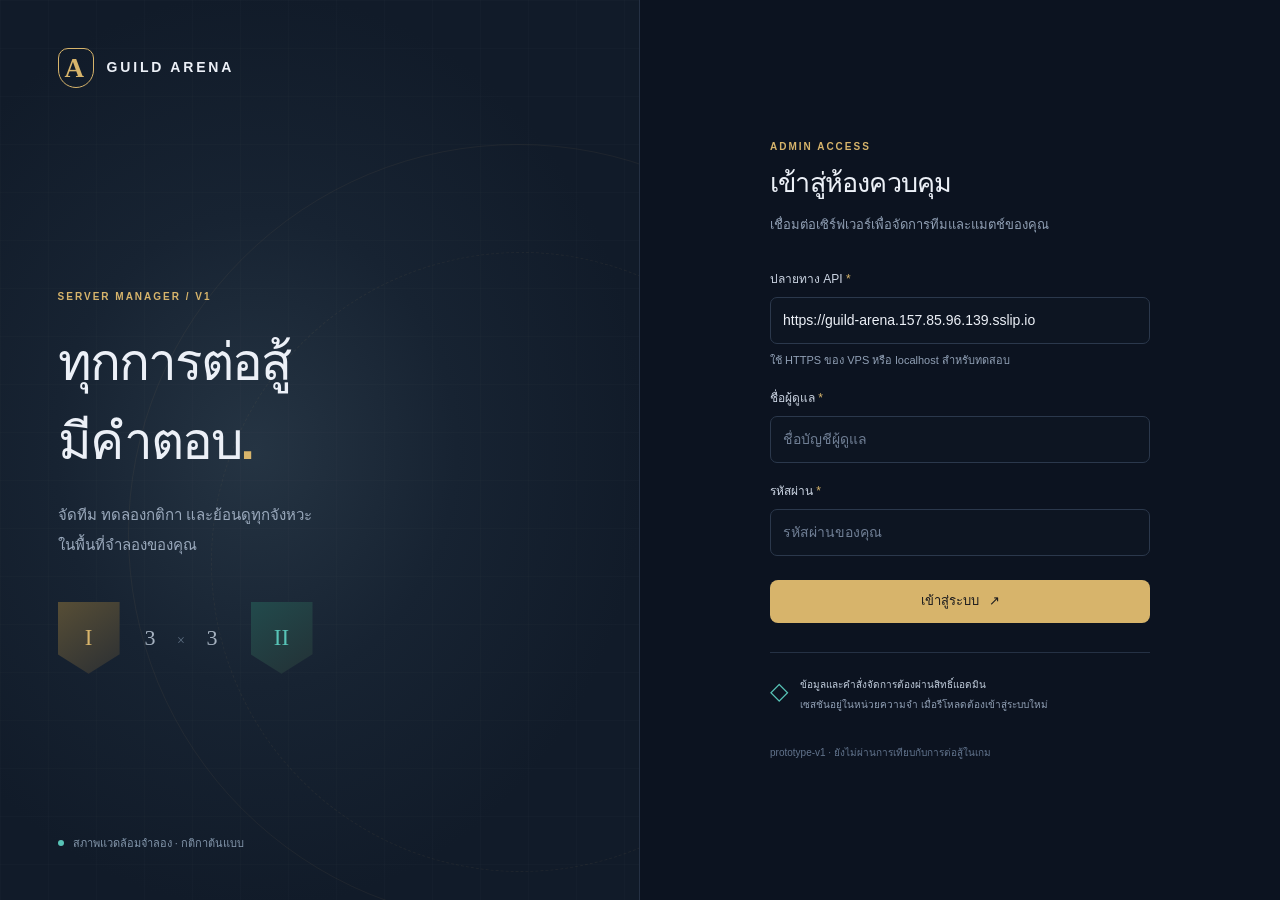
==== index.html @ 2109fe5c "Build Guild Arena admin dashboard v1" ====
<!doctype html>
<html lang="th">
<head>
  <meta charset="utf-8">
  <meta name="viewport" content="width=device-width, initial-scale=1">
  <meta name="color-scheme" content="dark">
  <meta name="description" content="Guild Arena — ระบบจัดการทีมจำลองและทดลองการต่อสู้ 3 ต่อ 3 สำหรับผู้ดูแล">
  <meta name="referrer" content="no-referrer">
  <title>Guild Arena · Server Manager</title>
  <link rel="icon" href="data:image/svg+xml,%3Csvg xmlns='http://www.w3.org/2000/svg' viewBox='0 0 64 64'%3E%3Crect width='64' height='64' rx='16' fill='%230c1421'/%3E%3Cpath d='M32 9 51 17v16c0 10-11 18-19 22C24 51 13 43 13 33V17z' fill='none' stroke='%23d7b46b' stroke-width='4'/%3E%3Cpath d='m24 40 8-20 8 20m-13-7h10' fill='none' stroke='%23d7b46b' stroke-width='3'/%3E%3C/svg%3E">
  <link rel="stylesheet" href="./styles.css">
  <script type="module" src="./app.js"></script>
</head>
<body>
  <a class="skip-link" href="#main-content">ข้ามไปยังเนื้อหา</a>
  <div id="notifications" class="notifications" aria-live="polite" aria-atomic="false"></div>
  <section id="login-screen" class="login-screen" aria-label="เข้าสู่ระบบผู้ดูแล">
    <div class="login-art" aria-hidden="true">
      <div class="orbit orbit-one"></div><div class="orbit orbit-two"></div>
      <div class="login-brand"><span class="brand-emblem">A</span><span>GUILD ARENA</span></div>
      <div class="login-intro"><span class="eyebrow">SERVER MANAGER / V1</span><h1>ทุกการต่อสู้<br>มีคำตอบ<span class="gold">.</span></h1><p>จัดทีม ทดลองกติกา และย้อนดูทุกจังหวะ<br>ในพื้นที่จำลองของคุณ</p><div class="arena-mark"><div class="fighter fighter-a">I</div><span>3 <i>×</i> 3</span><div class="fighter fighter-b">II</div></div></div>
      <div class="login-footer"><span class="small-dot"></span> สภาพแวดล้อมจำลอง · กติกาต้นแบบ</div>
    </div>
    <div class="login-panel"><div class="login-card">
      <div class="mobile-brand"><span class="brand-emblem">A</span> GUILD ARENA</div>
      <span class="eyebrow">ADMIN ACCESS</span><h2>เข้าสู่ห้องควบคุม</h2><p class="muted login-subtitle">เชื่อมต่อเซิร์ฟเวอร์เพื่อจัดการทีมและแมตช์ของคุณ</p>
      <form id="login-form">
        <label for="api-url">ปลายทาง API <span class="required">*</span></label><input id="api-url" type="url" placeholder="https://arena-api.example.com" autocomplete="url" required spellcheck="false"><p class="field-help">ใช้ HTTPS ของ VPS หรือ localhost สำหรับทดสอบ</p>
        <label for="username">ชื่อผู้ดูแล <span class="required">*</span></label><input id="username" autocomplete="username" required maxlength="100" placeholder="ชื่อบัญชีผู้ดูแล">
        <label for="password">รหัสผ่าน <span class="required">*</span></label><input id="password" type="password" autocomplete="current-password" required placeholder="รหัสผ่านของคุณ">
        <p id="login-error" class="inline-error" role="alert" hidden></p>
        <button id="login-button" class="button primary wide" type="submit">เข้าสู่ระบบ <span aria-hidden="true">↗</span></button>
      </form>
      <div class="login-note"><span class="lock-icon" aria-hidden="true">◇</span><p>ข้อมูลและคำสั่งจัดการต้องผ่านสิทธิ์แอดมิน<br><span class="muted">เซสชันอยู่ในหน่วยความจำ เมื่อรีโหลดต้องเข้าสู่ระบบใหม่</span></p></div>
      <p class="prototype-note">prototype-v1 · ยังไม่ผ่านการเทียบกับการต่อสู้ในเกม</p>
    </div></div>
  </section>

  <div id="app-shell" class="app-shell" hidden>
    <aside class="sidebar" aria-label="เมนูหลัก">
      <a class="brand" href="#overview"><span class="brand-emblem">A</span><span>GUILD ARENA<small>SERVER MANAGER</small></span></a>
      <div class="workspace-label"><span class="small-dot"></span> พื้นที่ทดลอง <span class="version">V1</span></div>
      <p class="nav-label">ห้องควบคุม</p>
      <nav id="navigation">
        <a href="#overview" data-route="overview" class="nav-link active"><span class="nav-icon" aria-hidden="true">▦</span>ภาพรวม<span class="nav-chevron">›</span></a>
        <a href="#teams" data-route="teams" class="nav-link"><span class="nav-icon" aria-hidden="true">♧</span>ทีมจำลอง</a>
        <a href="#match" data-route="match" class="nav-link"><span class="nav-icon" aria-hidden="true">⚔</span>เริ่มการต่อสู้</a>
        <a href="#history" data-route="history" class="nav-link"><span class="nav-icon" aria-hidden="true">◷</span>ประวัติแมตช์</a>
        <a href="#replay" data-route="replay" class="nav-link"><span class="nav-icon" aria-hidden="true">▷</span>Snapshot และรีเพลย์</a>
        <p class="nav-label nav-label-secondary">ระบบเซิร์ฟเวอร์</p>
        <a href="#jobs" data-route="jobs" class="nav-link"><span class="nav-icon" aria-hidden="true">⇄</span>คิวและข้อผิดพลาด</a>
        <a href="#backups" data-route="backups" class="nav-link"><span class="nav-icon" aria-hidden="true">▤</span>สำรองและกู้คืน</a>
      </nav>
      <div class="sidebar-bottom"><div class="prototype-card"><span class="tiny-tag">SIMULATION ONLY</span><p>กติกาการต่อสู้ต้นแบบ</p><small>ใช้ข้อมูลจำลองทั้งหมด<br>ยังไม่เชื่อมกับข้อมูลเกมจริง</small></div><div class="admin-row"><span class="avatar" aria-hidden="true">A</span><div><strong id="admin-name">ผู้ดูแล</strong><small>ผู้ดูแลระบบ</small></div><button id="logout-button" type="button" class="icon-button" aria-label="ออกจากระบบ" title="ออกจากระบบ">↪</button></div></div>
    </aside>
    <div class="main-wrap">
      <header class="topbar"><div class="breadcrumb">พื้นที่ทำงาน <span>/</span> <strong id="breadcrumb-current">ภาพรวม</strong></div><div class="topbar-right"><span id="connection-badge" class="connection-badge"><span class="small-dot"></span><span>กำลังตรวจสอบ</span></span><button id="refresh-button" class="icon-button" title="โหลดข้อมูลใหม่" aria-label="โหลดข้อมูลใหม่">↻</button><button id="topbar-logout-button" class="icon-button mobile-logout" title="ออกจากระบบ" aria-label="ออกจากระบบ">↪</button></div></header>
      <main id="main-content" tabindex="-1">
        <div class="page-heading"><div><p class="eyebrow" id="page-eyebrow">CONTROL CENTER</p><h1 id="page-title">ภาพรวมเซิร์ฟเวอร์</h1><p id="page-description" class="muted">สถานะระบบและการทดลองต่อสู้ในพื้นที่เดียว</p></div><div class="heading-meta"><span class="tiny-tag">PROTOTYPE V1</span><small id="last-updated">ยังไม่ได้โหลดข้อมูล</small></div></div>
        <p id="page-error" class="inline-error" role="alert" hidden></p>
        <p id="page-loading" class="loading-line" role="status" hidden>กำลังโหลดข้อมูลจากเซิร์ฟเวอร์…</p>

        <section id="view-overview" class="view" aria-label="ภาพรวม">
          <div class="overview-banner"><div><span class="eyebrow">THE ARENA IS YOUR LAB</span><h2>ทดลอง วัดผล แล้วปรับทีม</h2><p>จัดทีม 3 ตัวละคร ล็อก seed และกติกา<br>เพื่อให้ทุกการทดสอบย้อนตรวจได้</p><a class="button primary" href="#match">เริ่มการต่อสู้ <span aria-hidden="true">↗</span></a></div><div class="banner-arena" aria-hidden="true"><span class="arena-ring"></span><span class="arena-number">3<span>VS</span>3</span><span class="arena-caption">GUILD / ARENA</span></div></div>
          <div class="metric-grid"><article class="metric-card"><span class="metric-icon">◉</span><p>สถานะ API</p><strong id="metric-api">—</strong><small id="metric-api-caption">รอข้อมูลจากเซิร์ฟเวอร์</small></article><article class="metric-card"><span class="metric-icon teal">⇄</span><p>สถานะ Worker</p><strong id="metric-worker">—</strong><small id="metric-worker-caption">รอข้อมูลจากเซิร์ฟเวอร์</small></article><article class="metric-card"><span class="metric-icon">◷</span><p>งานในคิว</p><strong id="metric-queue">—</strong><small>รอประมวลผลและกำลังทำงาน</small></article><article class="metric-card"><span class="metric-icon teal">⚔</span><p>แมตช์ทั้งหมด</p><strong id="metric-matches">—</strong><small>ตามข้อมูลที่ API ส่งกลับ</small></article></div>
          <div class="overview-grid"><article class="panel"><div class="panel-heading"><div><span class="eyebrow">RECENT ACTIVITY</span><h2>แมตช์ล่าสุด</h2></div><a href="#history" class="text-link">ดูทั้งหมด ↗</a></div><div id="recent-matches"></div></article><article class="panel system-panel"><div class="panel-heading"><div><span class="eyebrow">SYSTEM</span><h2>การเชื่อมต่อ</h2></div></div><dl class="details-list"><div><dt>ปลายทาง API</dt><dd id="overview-endpoint" class="mono break-word">—</dd></div><div><dt>รูปแบบทีม</dt><dd>schemaVersion 1 · 3 ตัวละคร</dd></div><div><dt>กติกาที่ใช้</dt><dd class="mono">prototype-v1</dd></div><div><dt>ขอบเขตข้อมูล</dt><dd>ข้อมูลจำลอง</dd></div></dl><details class="raw-details"><summary>ข้อมูลสถานะจาก API</summary><pre id="raw-status" class="json-output">ยังไม่มีข้อมูล</pre></details></article></div>
        </section>

        <section id="view-teams" class="view" aria-label="ทีมจำลอง" hidden>
          <div class="split-grid"><article class="panel"><div class="panel-heading"><div><span class="eyebrow">ROSTER</span><h2>ทีมของคุณ <span id="team-count" class="count-badge">0</span></h2></div><button id="new-team-button" class="button secondary small" type="button">+ ทีมใหม่</button></div><div id="team-list"></div></article><article class="panel"><div class="panel-heading"><div><span class="eyebrow">TEAM EDITOR</span><h2 id="team-editor-title">สร้างทีมจำลอง</h2></div><span id="team-revision" class="tiny-tag">SCHEMA V1</span></div><div class="info-box">ทีมหนึ่งมี 3 ตัวละคร ตำแหน่ง 1–3 ไม่ซ้ำกัน กำหนดสเตตัส อุปกรณ์ และสกิลผ่าน JSON ด้านล่าง</div><div class="button-row sample-actions"><button id="sample-a-button" class="button secondary small" type="button">ใส่ตัวอย่างทีม A</button><button id="sample-b-button" class="button secondary small" type="button">ใส่ตัวอย่างทีม B</button></div><p class="field-help">ปุ่มตัวอย่างเติมแบบฟอร์มเท่านั้น กดบันทึกเพื่อสร้างข้อมูลบนเซิร์ฟเวอร์</p><form id="team-form"><label for="team-json">ข้อมูลทีม JSON</label><textarea id="team-json" class="code-editor" rows="22" required spellcheck="false" aria-describedby="team-help"></textarea><p id="team-help" class="field-help">skills รองรับ strike, power-strike, heal · สเตตัสและอุปกรณ์ใช้จำนวนเต็ม</p><p id="team-error" class="inline-error" role="alert" hidden></p><div class="form-footer"><span class="muted small-text">API ตรวจข้อมูลก่อนบันทึกทุกครั้ง</span><button id="save-team-button" class="button primary" type="submit">บันทึกทีม</button></div></form><details class="raw-details"><summary>ดูรูปแบบข้อมูลและข้อกำหนด</summary><p class="field-help">schemaVersion: 1 · name · characters จำนวน 3 รายการ แต่ละรายการมี id, name, position, stats { hp, attack, defense, speed }, equipment { weaponAttack, armorDefense, bonusHp } และ skills [{ id }] ข้อจำกัดค่าตัวเลขทั้งหมดตรวจซ้ำโดย Backend</p></details></article></div>
        </section>

        <section id="view-match" class="view" aria-label="เริ่มการต่อสู้" hidden>
          <div class="match-layout"><article class="panel match-panel"><div class="panel-heading"><div><span class="eyebrow">NEW SIMULATION</span><h2>จับคู่การต่อสู้</h2></div><span class="tiny-tag">3 × 3</span></div><form id="match-form"><div class="matchup"><div class="team-slot"><span class="side-label">ฝ่าย A</span><div class="slot-emblem gold-emblem" aria-hidden="true">I</div><label for="team-a">ทีมฝ่าย A</label><select id="team-a" required><option value="">เลือกทีม</option></select><p id="team-a-info" class="field-help">เลือกทีมที่บันทึกไว้</p></div><span class="versus" aria-hidden="true">VS</span><div class="team-slot"><span class="side-label">ฝ่าย B</span><div class="slot-emblem teal-emblem" aria-hidden="true">II</div><label for="team-b">ทีมฝ่าย B</label><select id="team-b" required><option value="">เลือกทีม</option></select><p id="team-b-info" class="field-help">เลือกทีมที่บันทึกไว้</p></div></div><div class="seed-row"><div><label for="battle-seed">Seed</label><div class="input-action"><input id="battle-seed" type="text" inputmode="numeric" pattern="[0-9]+" required maxlength="10" placeholder="0–4294967295"><button id="random-seed-button" class="button secondary" type="button">สุ่ม seed</button></div><p class="field-help">จำนวนเต็ม 0–4294967295 ใช้ล็อกลำดับการสุ่ม</p></div><div><label for="rules-version">เวอร์ชันกติกา</label><input id="rules-version" value="prototype-v1" readonly><p class="field-help">สูตรต้นแบบ ยังไม่ใช่สูตรที่ยืนยันจากเกม</p></div></div><p id="match-error" class="inline-error" role="alert" hidden></p><div class="form-footer"><button id="new-command-button" class="button secondary" type="button">เริ่มคำสั่งใหม่</button><button id="start-match-button" class="button primary" type="submit">เริ่มการต่อสู้ <span aria-hidden="true">↗</span></button></div></form><div id="submitted-match" class="submitted-match" hidden></div></article><aside class="panel info-panel"><span class="eyebrow">REPRODUCIBLE BY DESIGN</span><h2>ทดสอบอย่างตรวจสอบได้</h2><ol class="steps-list"><li><span>01</span><div><strong>เลือกข้อมูลทีม</strong><p>ใช้ revision ที่แสดง และล็อก snapshot ก่อนเริ่ม</p></div></li><li><span>02</span><div><strong>ส่งผ่านคิว</strong><p>ติดตามสถานะรอ ทำงาน สำเร็จ หรือล้มเหลว</p></div></li><li><span>03</span><div><strong>ย้อนดูผล</strong><p>เปิด snapshot และตรวจการจำลองซ้ำด้วยกติกาเดิม</p></div></li></ol><div class="info-box">หากเครือข่ายขัดข้อง ให้ส่งข้อมูลเดิมอีกครั้ง หน้าเว็บจะใช้รหัสคำสั่งเดิม เพื่อไม่สร้างแมตช์ซ้ำ</div></aside></div>
        </section>

        <section id="view-history" class="view" aria-label="ประวัติแมตช์" hidden><article class="panel"><div class="panel-heading"><div><span class="eyebrow">BATTLE RECORDS</span><h2>ประวัติการต่อสู้</h2></div><label class="filter-label" for="match-filter">แสดง<select id="match-filter"><option value="all">ทุกสถานะ</option><option value="queued">รอประมวลผล</option><option value="running">กำลังทำงาน</option><option value="succeeded">สำเร็จ</option><option value="failed">ล้มเหลว</option></select></label></div><div id="match-history"></div></article><article id="match-detail-panel" class="panel spaced-panel" hidden><div class="panel-heading"><div><span class="eyebrow">MATCH DETAIL</span><h2>รายละเอียดแมตช์</h2></div><button id="detail-replay-button" class="button secondary small" type="button">เปิดรีเพลย์ ↗</button></div><div id="match-detail"></div></article></section>

        <section id="view-replay" class="view" aria-label="Snapshot และรีเพลย์" hidden><article class="panel"><div class="panel-heading"><div><span class="eyebrow">SNAPSHOT EXPLORER</span><h2>ย้อนดูทุกเหตุการณ์</h2></div></div><form id="snapshot-form" class="lookup-form"><div><label for="snapshot-id">รหัสแมตช์</label><input id="snapshot-id" class="mono" required placeholder="กรอกรหัสแมตช์ หรือเลือกจากประวัติ"></div><button id="load-snapshot-button" class="button primary" type="submit">เปิด Snapshot</button></form><div class="info-box">หน้านี้เล่นลำดับเหตุการณ์ที่บันทึกไว้ ปุ่มตรวจผลซ้ำจะให้เซิร์ฟเวอร์จำลองอีกครั้งจาก snapshot, seed และกติกาเวอร์ชันเดิม</div><div id="snapshot-empty" class="empty-state"><span class="empty-icon" aria-hidden="true">▷</span><h3>เลือกแมตช์เพื่อเริ่มสำรวจ</h3><p>ดูผู้โจมตี เป้าหมาย สกิล และผลของแต่ละเหตุการณ์</p></div><div id="snapshot-content" hidden><div id="snapshot-meta" class="snapshot-meta"></div><div class="playback"><div class="playback-controls"><button id="previous-event-button" class="icon-button" type="button" aria-label="เหตุการณ์ก่อนหน้า">❮</button><button id="play-events-button" class="button secondary small" type="button">เล่นเหตุการณ์</button><button id="next-event-button" class="icon-button" type="button" aria-label="เหตุการณ์ถัดไป">❯</button><span id="event-position" class="mono">0 / 0</span></div><input id="event-range" type="range" min="0" max="0" value="0" aria-label="ตำแหน่งเหตุการณ์"><div id="current-event" class="current-event"></div></div><div class="button-row snapshot-actions"><button id="replay-check-button" class="button primary" type="button">ตรวจผลการจำลองซ้ำ</button><button id="download-snapshot-button" class="button secondary" type="button">ดาวน์โหลด Snapshot</button></div><div id="replay-check-result" class="check-result" role="status" hidden></div><div id="event-table"></div><details class="raw-details"><summary>ดู Snapshot JSON และค่า hash</summary><pre id="snapshot-json" class="json-output"></pre></details></div></article></section>

        <section id="view-jobs" class="view" aria-label="คิวและข้อผิดพลาด" hidden><div class="info-box page-info">ลองใหม่ได้เฉพาะงานที่ล้มเหลว โดยใช้แมตช์และ snapshot เดิม ประวัติข้อผิดพลาดจะแสดงตามข้อมูลจาก API</div><article class="panel"><div class="panel-heading"><div><span class="eyebrow">JOB QUEUE</span><h2>งานประมวลผล</h2></div><span class="tiny-tag">AUTO REFRESH · 15S</span></div><div id="jobs-list"></div></article></section>

        <section id="view-backups" class="view" aria-label="สำรองและกู้คืน" hidden><div class="info-box page-info">Backup ใช้กู้ข้อมูลระบบ ส่วน battle snapshot ใช้ตรวจการต่อสู้ การทดสอบกู้คืนทำในฐานทดสอบแยกจากฐานใช้งาน รุ่นนี้สร้าง Backup ด้วยตนเอง ยังไม่มีตารางอัตโนมัติ เก็บได้สูงสุด 20 Backup และ 40 ผลทดสอบกู้คืน เมื่อเต็มผู้ดูแลต้องจัดเก็บหรือเคลียร์บนเซิร์ฟเวอร์โดยยืนยัน ไม่มีการลบอัตโนมัติ</div><article class="panel"><div class="panel-heading"><div><span class="eyebrow">DATABASE BACKUPS</span><h2>ข้อมูลสำรอง</h2></div><button id="create-backup-button" class="button primary small" type="button">+ สร้าง Backup</button></div><div id="backups-list"></div></article><article class="panel spaced-panel"><div class="panel-heading"><div><span class="eyebrow">RESTORE VERIFICATION</span><h2>ประวัติทดสอบกู้คืน</h2></div></div><div id="restore-tests-list"></div></article></section>
      </main><footer class="app-footer"><span>GUILD ARENA <span class="footer-divider">/</span> SERVER MANAGER V1</span><span>ข้อมูลจำลอง · การต่อสู้ 3 ต่อ 3</span></footer>
    </div>
  </div>
  <dialog id="restore-dialog" class="confirm-dialog"><form id="restore-form"><span class="eyebrow">RESTORE TEST</span><h2>ทดสอบกู้คืนข้อมูลสำรอง</h2><p>ระบบจะกู้ข้อมูลลงฐานทดสอบแยก แล้วตรวจความครบถ้วน โดยไม่แทนที่ฐานข้อมูลใช้งาน</p><p id="restore-target" class="mono break-word"></p><label for="restore-confirmation">พิมพ์ RESTORE TEST เพื่อยืนยัน</label><input id="restore-confirmation" autocomplete="off" required pattern="RESTORE TEST" placeholder="RESTORE TEST"><div class="button-row dialog-actions"><button id="cancel-restore-button" class="button secondary" type="button">ยกเลิก</button><button id="confirm-restore-button" class="button primary" type="submit">เริ่มทดสอบกู้คืน</button></div></form></dialog>
</body>
</html>
---- styles.css ----
:root{--bg:#0b111c;--surface:#111a28;--surface-raised:#162131;--line:#253144;--muted:#91a0b5;--text:#ecf0f7;--gold:#d7b46b;--gold-hover:#e8c780;--teal:#58c4b7;--red:#f28b90;--radius:14px;--sidebar:250px;font-family:Tahoma,"Segoe UI",sans-serif;color:var(--text);background:var(--bg);font-synthesis:none;line-height:1.65;font-size:14px}*{box-sizing:border-box}body{margin:0}button,input,select,textarea{font:inherit}button,a,input,select,textarea,summary{-webkit-tap-highlight-color:transparent}button,a,summary{touch-action:manipulation}button{cursor:pointer}a{color:inherit;text-decoration:none}button:disabled{cursor:wait;opacity:.55}button:focus-visible,a:focus-visible,summary:focus-visible,input:focus-visible,select:focus-visible,textarea:focus-visible{outline:2px solid var(--teal);outline-offset:4px}[hidden]{display:none!important}h1,h2,h3,p{margin:0}h1,h2,h3{line-height:1.4;font-weight:600;letter-spacing:-.03em}h1{font-size:30px}h2{font-size:19px}h3{font-size:16px}.muted{color:var(--muted)}.gold{color:var(--gold)}.small-text{font-size:12px}.mono{font-family:Consolas,"Courier New",monospace;font-size:12px}.break-word{overflow-wrap:anywhere}.eyebrow{display:block;font-family:"Segoe UI",sans-serif;font-size:10px;font-weight:600;letter-spacing:2px;color:var(--gold);line-height:1.7}.skip-link{position:fixed;z-index:200;top:-100px;left:12px;background:var(--gold);color:var(--bg);padding:12px}.skip-link:focus{top:12px}.button{display:inline-flex;gap:10px;align-items:center;justify-content:center;border:1px solid transparent;border-radius:8px;min-height:43px;padding:10px 17px;font-size:13px;font-weight:600;line-height:1.6;transition:background .15s,border-color .15s,transform .15s;text-align:center}.button.primary{background:var(--gold);color:#1a1a1d}.button.primary:hover{background:var(--gold-hover)}.button.secondary{background:#172333;border-color:#304057;color:#dae4f2}.button.secondary:hover{background:#203047;border-color:#4b5e77}.button.small{padding:7px 12px;min-height:36px;font-size:12px}.button.wide{width:100%}.button-row{display:flex;flex-wrap:wrap;gap:10px}.icon-button{border:1px solid var(--line);background:transparent;color:var(--muted);height:36px;width:36px;display:inline-flex;align-items:center;justify-content:center;font-size:22px;line-height:1;border-radius:8px;flex-shrink:0}.icon-button:hover{color:var(--text);background:var(--surface-raised)}.tiny-tag{font-family:"Segoe UI",sans-serif;font-weight:600;letter-spacing:1px;font-size:9px;display:inline-block;white-space:nowrap;padding:4px 8px;border:1px solid #4b4434;color:var(--gold);border-radius:4px;line-height:1.4}.small-dot{display:inline-block;height:6px;width:6px;border-radius:50%;background:var(--teal);flex-shrink:0}label{display:block;color:#cdd6e4;font-size:12px;margin-bottom:7px;font-weight:500}input,select,textarea{display:block;width:100%;border:1px solid #2b384c;border-radius:7px;background:#0d1522;color:var(--text);padding:11px 12px;min-height:44px;transition:border-color .15s}input::placeholder,textarea::placeholder{color:#6f7e94}input:focus,textarea:focus,select:focus{border-color:var(--teal);outline:none}input[readonly]{color:var(--muted);background:#131d2b}.required{color:var(--gold)}.field-help{font-size:11px;color:var(--muted);margin:7px 0 16px;line-height:1.8}.inline-error{background:#351e29;border:1px solid #6b3348;color:#ffd3d7;border-radius:8px;padding:12px 15px;font-size:13px;margin:14px 0;white-space:pre-wrap;overflow-wrap:anywhere}.loading-line{color:var(--gold);font-size:12px;margin:0 0 15px}.info-box{background:#14252b;border:1px solid #24434a;border-radius:8px;padding:13px 15px;color:#adc9cf;font-size:12px;line-height:1.9}.page-info{margin-bottom:20px}.notifications{position:fixed;right:22px;top:20px;z-index:300;display:flex;flex-direction:column;gap:8px;max-width:min(420px,calc(100vw - 32px));pointer-events:none}.notification{padding:14px 18px;border-radius:9px;background:#173630;color:#c9f8e8;border:1px solid #317363;box-shadow:0 10px 35px #0006;font-size:13px;overflow-wrap:anywhere}.notification.error{background:#381f2a;border-color:#74354c;color:#ffd0d8}
/* หน้าล็อกอิน */
.login-screen{min-height:100vh;display:grid;grid-template-columns:1fr 1fr}.login-art{position:relative;overflow:hidden;background:radial-gradient(ellipse at 40% 50%,#253443 0%,#172332 37%,#111b29 72%);padding:48px 9%;display:flex;flex-direction:column;justify-content:space-between;min-height:740px;border-right:1px solid var(--line)}.login-art:after{content:"";position:absolute;inset:0;background-image:linear-gradient(#ffffff03 1px,transparent 1px),linear-gradient(90deg,#ffffff03 1px,transparent 1px);background-size:48px 48px;pointer-events:none}.login-brand,.mobile-brand{display:flex;gap:13px;align-items:center;letter-spacing:2.8px;font-size:14px;font-weight:600;z-index:1}.brand-emblem{display:inline-flex;width:36px;height:40px;align-items:center;justify-content:center;color:var(--gold);font-family:Georgia,serif;font-size:27px;border:1px solid var(--gold);border-radius:10px 10px 18px 18px;flex-shrink:0}.login-intro{z-index:1;padding:60px 0 20px}.login-intro h1{font-size:clamp(40px,4vw,60px);line-height:1.55;margin:18px 0;letter-spacing:-2px}.login-intro>p{color:#9baabd;font-size:15px;line-height:2}.login-footer{color:#8497ac;display:flex;gap:9px;align-items:center;font-size:11px;z-index:1}.orbit{border:1px solid #d7b46b10;border-radius:50%;position:absolute;width:780px;height:780px;left:20%;top:16%;pointer-events:none}.orbit-two{width:620px;height:620px;left:33%;top:28%;border-style:dashed}.arena-mark{margin-top:42px;display:flex;align-items:center;gap:25px}.arena-mark>span{font-family:Georgia,serif;color:#a6b2c0;font-size:22px;letter-spacing:8px}.arena-mark i{font-style:normal;font-size:14px;color:#607286}.fighter{height:72px;width:62px;display:flex;align-items:center;justify-content:center;font-size:23px;font-family:Georgia,serif;clip-path:polygon(0 0,100% 0,100% 73%,50% 100%,0 73%);background:linear-gradient(145deg,#574e36,#2b2f33);color:var(--gold)}.fighter-b{background:linear-gradient(145deg,#224a4c,#233136);color:var(--teal)}.login-panel{display:flex;align-items:center;justify-content:center;padding:54px 36px;background:#0c1320}.login-card{width:100%;max-width:380px}.login-card h2{font-size:27px;margin:10px 0}.login-subtitle{font-size:13px;margin-bottom:32px;line-height:1.9}.login-card label:not(:first-child){margin-top:19px}.login-card form>.button{margin-top:24px}.login-note{display:flex;align-items:flex-start;gap:12px;border-top:1px solid var(--line);margin-top:29px;padding-top:22px;font-size:10px;color:#c2cedd;line-height:2}.lock-icon{font-size:24px;line-height:1.3;color:var(--teal)}.prototype-note{margin-top:30px;font-size:10px;color:#62748d}.mobile-brand{display:none}
/* โครงแอป */
.app-shell{min-height:100vh}.sidebar{width:var(--sidebar);position:fixed;top:0;bottom:0;left:0;z-index:30;display:flex;flex-direction:column;padding:28px 18px 18px;background:#0e1725;border-right:1px solid var(--line);overflow-y:auto}.brand{display:flex;align-items:center;gap:11px;margin:0 9px 30px;font-family:"Segoe UI",sans-serif;font-size:13px;font-weight:600;letter-spacing:1.3px;white-space:nowrap}.brand small{display:block;font-size:8px;letter-spacing:1.7px;color:#647993;margin-top:2px}.workspace-label{display:flex;align-items:center;gap:8px;background:#172333;border:1px solid #283549;padding:10px 11px;border-radius:7px;font-size:11px;color:#b9c6d6;margin-bottom:24px}.version{margin-left:auto;font-size:9px;color:#8096b1}.nav-label{font-size:10px;color:#667b96;margin:0 11px 10px}.nav-label-secondary{margin-top:25px}.nav-link{display:flex;align-items:center;gap:12px;font-size:12px;font-weight:500;min-height:44px;padding:10px 12px;margin-bottom:4px;color:#98aac1;border:1px solid transparent;border-radius:7px;transition:all .15s}.nav-link:hover{color:var(--text);background:#182436}.nav-link.active{background:#2d2b24;border-color:#655435;color:var(--gold)}.nav-icon{width:20px;font-size:19px;font-family:"Segoe UI Symbol",sans-serif;line-height:1}.nav-chevron{margin-left:auto;font-size:18px}.sidebar-bottom{margin-top:auto;padding-top:30px}.prototype-card{border:1px solid #28374b;background:linear-gradient(135deg,#192537,#111c2c);border-radius:10px;padding:15px}.prototype-card .tiny-tag{font-size:8px;border:none;padding:0;color:#8097b5}.prototype-card p{font-size:12px;margin-top:7px;color:#c4d1e2}.prototype-card small{display:block;font-size:10px;line-height:1.9;margin-top:6px;color:#7186a0}.admin-row{display:flex;gap:10px;align-items:center;border-top:1px solid var(--line);padding-top:19px;margin-top:21px}.avatar{display:flex;height:32px;width:32px;background:#294347;color:#a8d2c5;align-items:center;justify-content:center;border-radius:50%;font-size:11px;font-weight:600}.admin-row div{min-width:0;flex:1}.admin-row strong{display:block;font-size:11px;font-weight:500;overflow:hidden;text-overflow:ellipsis}.admin-row small{display:block;font-size:9px;color:#7a8da7}.admin-row .icon-button{width:28px;height:30px;border:none;font-size:19px}.main-wrap{margin-left:var(--sidebar);min-height:100vh;display:flex;flex-direction:column}.topbar{height:70px;display:flex;align-items:center;justify-content:space-between;padding:0 36px;border-bottom:1px solid var(--line);background:#0d1521}.breadcrumb{font-size:11px;color:#7f91aa}.breadcrumb span{margin:0 11px;color:#465870}.breadcrumb strong{font-weight:400;color:#c8d3e3}.topbar-right{display:flex;gap:17px;align-items:center}.connection-badge{display:flex;gap:7px;align-items:center;font-size:10px;color:#9dafc5}.connection-badge.offline{color:var(--red)}.connection-badge.offline .small-dot{background:var(--red)}#main-content{padding:30px 36px 36px;width:100%;max-width:1680px;margin:0 auto;flex:1}.page-heading{display:flex;align-items:center;justify-content:space-between;gap:20px;margin-bottom:28px}.page-heading h1{font-size:27px;margin:4px 0 6px}.page-heading .muted{font-size:12px}.heading-meta{text-align:right;flex-shrink:0}.heading-meta small{display:block;color:#7589a4;font-size:10px;margin-top:8px}.app-footer{display:flex;justify-content:space-between;gap:20px;padding:19px 36px;border-top:1px solid #1b2739;color:#647790;font-family:"Segoe UI",Tahoma,sans-serif;font-size:9px;letter-spacing:.8px}.footer-divider{padding:0 7px;color:#3b4f68}.panel{background:var(--surface);border:1px solid var(--line);border-radius:var(--radius);padding:23px;min-width:0;overflow:hidden}.panel-heading{display:flex;align-items:center;justify-content:space-between;gap:15px;margin-bottom:20px}.panel-heading h2{margin-top:3px}.panel-heading .eyebrow{color:#748aa5;font-size:9px;letter-spacing:1.5px}.panel-heading .text-link{font-size:11px}.text-link{color:var(--gold);font-size:12px}.text-link:hover{text-decoration:underline}.spaced-panel{margin-top:22px}.empty-state{text-align:center;padding:43px 20px}.empty-state h3{margin-top:10px;font-size:14px;color:#c0cddd}.empty-state p{font-size:12px;color:#788da8;margin:6px 0}.empty-icon{display:inline-flex;width:48px;height:48px;border:1px solid #2d3e56;border-radius:13px;background:#172438;align-items:center;justify-content:center;color:#859cb9;font-size:23px}.empty-state .button{margin-top:15px}.details-list{margin:0}.details-list>div{padding:14px 0;border-bottom:1px solid #202d40}.details-list>div:first-child{padding-top:0}.details-list>div:last-child{border-bottom:none}.details-list dt{font-size:10px;color:#8498b2;margin-bottom:5px}.details-list dd{margin:0;font-size:12px;color:#ccdaeb}.raw-details{border-top:1px solid var(--line);margin-top:20px;padding-top:14px}.raw-details summary{cursor:pointer;color:#9cb0c9;font-size:11px}.json-output{border-radius:7px;background:#0a1220;padding:16px;color:#a9c3d2;border:1px solid #233148;font:11px/1.9 Consolas,"Courier New",monospace;white-space:pre-wrap;overflow-wrap:anywhere;max-height:440px;overflow:auto;margin:14px 0 0}.count-badge{font-size:10px;background:#26334a;padding:3px 7px;border-radius:5px;vertical-align:middle;color:#a7bbd7;margin-left:5px}
/* ภาพรวม */
.overview-banner{display:flex;justify-content:space-between;align-items:center;overflow:hidden;background:radial-gradient(ellipse at 70% 20%,#263641,transparent 60%),linear-gradient(120deg,#1d2b3a,#132131);border:1px solid #324152;border-radius:var(--radius);padding:29px 32px;position:relative;margin-bottom:23px;min-height:226px}.overview-banner .eyebrow{font-size:9px;letter-spacing:2px}.overview-banner h2{font-size:24px;margin:11px 0 8px}.overview-banner p{color:#9baec4;font-size:12px;line-height:1.9}.overview-banner .button{margin-top:21px;min-height:36px;padding:7px 13px;font-size:11px}.banner-arena{position:relative;display:flex;align-items:center;justify-content:center;height:205px;width:300px;flex-shrink:0}.arena-ring{position:absolute;height:230px;width:230px;border:1px solid #d7b46b22;border-radius:50%;transform:rotate(-28deg)}.arena-ring:before,.arena-ring:after{content:"";position:absolute;border:1px solid #d7b46b19;inset:17px;border-radius:50%}.arena-ring:after{inset:40px;border-style:dashed}.arena-number{font:66px/1 Georgia,serif;color:var(--gold);text-shadow:0 5px 30px #0008;display:flex;align-items:center;gap:25px}.arena-number span{font:11px "Segoe UI",sans-serif;color:#6e918f;letter-spacing:2px}.arena-number:first-letter{color:var(--gold)}.arena-caption{position:absolute;bottom:23px;font:8px "Segoe UI",sans-serif;letter-spacing:3px;color:#6d8795}.metric-grid{display:grid;grid-template-columns:repeat(4,minmax(0,1fr));gap:16px;margin-bottom:23px}.metric-card{background:var(--surface);border:1px solid var(--line);border-radius:var(--radius);padding:19px;position:relative}.metric-card p{font-size:11px;color:#a0b2c9;margin-bottom:8px;padding-right:24px}.metric-card>strong{font-family:"Segoe UI",Tahoma,sans-serif;font-weight:500;font-size:25px;display:block;line-height:1.5;overflow-wrap:anywhere}.metric-card>small{display:block;font-size:9px;color:#768ba6;margin-top:7px}.metric-icon{position:absolute;right:17px;top:16px;background:#2c2c28;color:var(--gold);height:28px;width:28px;border-radius:7px;display:flex;justify-content:center;align-items:center;font-size:16px}.metric-icon.teal{color:var(--teal);background:#173432}.overview-grid{display:grid;grid-template-columns:minmax(0,1.65fr) minmax(250px,1fr);gap:22px}.recent-row{display:flex;align-items:center;gap:13px;padding:16px 0;border-bottom:1px solid #243043}.recent-row:last-child{border-bottom:none;padding-bottom:0}.recent-mark{display:flex;align-items:center;justify-content:center;height:37px;width:37px;flex-shrink:0;color:var(--gold);background:#282d2b;border:1px solid #454636;border-radius:9px;font-size:18px}.recent-main{min-width:0;flex:1}.recent-main strong{font-size:12px;font-weight:500;overflow-wrap:anywhere}.recent-main small{display:block;font-size:9px;color:#6f87a4;margin-top:4px}.status-pill{display:inline-flex;border-radius:5px;border:1px solid #35465f;background:#1b2a40;color:#9bb4d5;font-size:10px;padding:4px 8px;white-space:nowrap;line-height:1.5}.status-pill.success{color:#8ddfc5;background:#15342e;border-color:#2a5146}.status-pill.warning{color:#e5ca89;background:#342e20;border-color:#514530}.status-pill.danger{color:#f1a2ad;background:#3c202d;border-color:#673447}.status-pill.active{color:#9ac9f5;background:#1a3049;border-color:#2d5374}
/* ทีมและการต่อสู้ */
.split-grid{display:grid;grid-template-columns:minmax(230px,.8fr) minmax(0,1.3fr);gap:22px;align-items:start}.team-card{padding:16px;margin-bottom:12px;border:1px solid #2c3b51;background:#142032;border-radius:10px}.team-card.selected{border-color:#94773e;background:#24282b}.team-card-header{display:flex;justify-content:space-between;align-items:flex-start;gap:10px;margin-bottom:12px}.team-card h3{font-size:14px;overflow-wrap:anywhere}.team-card small{color:#7f94af;font-size:10px}.character-chips{display:flex;flex-wrap:wrap;gap:6px;margin-bottom:13px}.character-chip{display:flex;gap:7px;align-items:center;background:#0e1827;border:1px solid #26364b;border-radius:5px;padding:5px 8px;font-size:10px;color:#acbed5;overflow-wrap:anywhere}.character-chip span{color:var(--gold);font-family:Georgia,serif}.team-card-footer{display:flex;align-items:center;justify-content:space-between;gap:10px}.sample-actions{margin-top:17px}.code-editor{font:12px/1.8 Consolas,"Courier New",monospace;min-height:460px;tab-size:2;resize:vertical;color:#b4d9d8;padding:15px}.form-footer{display:flex;align-items:center;justify-content:space-between;gap:14px;padding-top:18px;border-top:1px solid var(--line);margin-top:20px}.match-layout{display:grid;grid-template-columns:minmax(0,1.8fr) minmax(240px,.85fr);gap:23px;align-items:start}.matchup{display:grid;grid-template-columns:minmax(0,1fr) 45px minmax(0,1fr);gap:10px;align-items:center;padding:10px 0 27px;margin-bottom:24px;border-bottom:1px solid #263448}.team-slot{text-align:center}.team-slot label{text-align:left}.side-label{font-size:11px;color:#8095b1}.slot-emblem{display:flex;align-items:center;justify-content:center;width:66px;height:78px;margin:16px auto 22px;clip-path:polygon(0 0,100% 0,100% 76%,50% 100%,0 76%);font:28px Georgia,serif}.gold-emblem{background:linear-gradient(130deg,#51462f,#292b2a);color:var(--gold)}.teal-emblem{background:linear-gradient(130deg,#1f5352,#213032);color:var(--teal)}.versus{font:12px Georgia,serif;color:#5d718b;letter-spacing:1px;text-align:center}.team-slot .field-help{text-align:left;margin-bottom:0}.seed-row{display:grid;grid-template-columns:1.2fr 1fr;gap:22px}.input-action{display:flex;gap:7px}.input-action input{min-width:0}.input-action .button{white-space:nowrap;padding:8px 11px;font-size:11px}.info-panel{padding-top:26px}.info-panel>.eyebrow{color:#8097b2;font-size:8px}.info-panel>h2{font-size:18px;margin-top:8px}.steps-list{list-style:none;padding:0;margin:26px 0}.steps-list li{display:flex;gap:14px;margin-bottom:23px}.steps-list li>span{color:var(--gold);font:11px/24px Consolas,monospace}.steps-list strong{font-size:12px;font-weight:500;color:#c6d5e7}.steps-list p{font-size:11px;color:#839ab6;line-height:1.9;margin-top:4px}.submitted-match{border-radius:8px;background:#17352e;border:1px solid #34644f;padding:17px;margin-top:24px;color:#b8e7d7;font-size:12px;overflow-wrap:anywhere}.submitted-match .button{margin-top:12px}
/* ตารางและ Snapshot */
.table-wrap{width:100%;overflow:auto}table{border-collapse:collapse;width:100%;font-size:11px;text-align:left}th{font-size:9px;font-weight:500;letter-spacing:.3px;color:#7c94b1;padding:12px 11px;border-bottom:1px solid #334157;background:#131f2f;white-space:nowrap}td{padding:14px 11px;border-bottom:1px solid #233147;vertical-align:top;color:#c0cede}tr:last-child td{border-bottom:none}td .mono{font-size:10px}td .button{white-space:nowrap}td .subtext{display:block;color:#758fac;font-size:9px;margin-top:4px}.table-error{max-width:250px;overflow-wrap:anywhere;color:#eaa2af}.filter-label{display:flex;gap:9px;align-items:center;font-size:10px;margin:0;color:#859db9}.filter-label select{font-size:11px;min-height:34px;padding:5px 10px;width:auto}.match-detail-grid{display:grid;grid-template-columns:1fr 1fr;gap:15px 25px}.detail-item span{display:block;color:#8399b4;font-size:10px;margin-bottom:6px}.detail-item strong{font-size:12px;font-weight:500;overflow-wrap:anywhere}.lookup-form{display:flex;gap:12px;align-items:end;margin-bottom:22px}.lookup-form>div{flex:1}.lookup-form>.button{flex-shrink:0}.snapshot-meta{display:grid;grid-template-columns:repeat(3,minmax(0,1fr));gap:16px;margin:25px 0}.snapshot-meta .detail-item{padding:12px 15px;background:#0c1727;border:1px solid #27384f;border-radius:8px}.playback{border:1px solid #3a485b;background:linear-gradient(145deg,#1a2939,#10212d);border-radius:10px;padding:22px;margin-top:20px}.playback-controls{display:flex;align-items:center;gap:10px}.playback-controls .mono{margin-left:auto;color:#7fadc0}.playback input[type=range]{width:100%;padding:0;min-height:24px;margin:17px 0;accent-color:var(--gold);border:none;background:transparent}.current-event{min-height:85px;border-top:1px solid #2c4053;padding-top:16px}.current-event strong{display:block;font-size:16px;margin-bottom:7px;color:#cbdde9}.current-event p{font-size:12px;color:#90aec0;overflow-wrap:anywhere}.snapshot-actions{margin:22px 0}.check-result{padding:15px 18px;border:1px solid #376251;border-radius:8px;margin-bottom:20px;background:#17362e;color:#b0e6d2;font-size:12px}.check-result.failed{background:#3b2230;color:#f3b6c5;border-color:#714154}.check-result pre{background:transparent;border:none;padding:0;margin-top:12px;max-height:200px}.active-event td{background:#28332f;color:#ede4b7}.confirm-dialog{width:min(470px,calc(100% - 32px));padding:28px;color:var(--text);border:1px solid #4a566a;background:#152132;border-radius:14px;box-shadow:0 20px 80px #0008}.confirm-dialog::backdrop{background:#050a13c9;backdrop-filter:blur(4px)}.confirm-dialog h2{margin:8px 0 14px}.confirm-dialog p{font-size:12px;line-height:1.9;color:#9cafc9;margin-bottom:18px}.dialog-actions{justify-content:flex-end;margin-top:24px}
@media(min-width:1550px){:root{--sidebar:270px}.sidebar{padding-left:23px;padding-right:23px}#main-content{padding:38px 46px}.topbar{padding:0 46px}.overview-banner{padding:36px 40px}.overview-banner h2{font-size:28px}.metric-card{padding:24px}.metric-card>strong{font-size:30px}}
@media(max-width:1150px){:root{--sidebar:218px}.sidebar{padding-left:13px;padding-right:13px}.brand{font-size:11px;gap:8px;margin-left:7px;margin-right:7px}.brand small{font-size:7px}.brand-emblem{width:32px;height:36px}.nav-link{font-size:11px;gap:9px;padding-left:10px}#main-content{padding:25px 24px}.topbar{padding:0 24px}.metric-grid{gap:11px}.metric-card{padding:15px}.metric-card>strong{font-size:22px}.metric-card>small{font-size:9px}.overview-grid{grid-template-columns:minmax(0,1.5fr) minmax(230px,1fr);gap:17px}.panel{padding:19px}.banner-arena{width:230px}.match-layout{grid-template-columns:1fr}.info-panel .steps-list{display:grid;grid-template-columns:repeat(3,minmax(0,1fr));gap:20px;margin-bottom:10px}.split-grid{grid-template-columns:minmax(210px,.75fr) minmax(0,1.2fr);gap:16px}.sample-actions{gap:7px}.sample-actions .button{font-size:10px}.app-footer{padding-left:24px;padding-right:24px}}
@media(max-width:900px){.login-art{padding:38px 10%;min-height:700px}.login-panel{padding:35px 28px}.login-intro h1{font-size:43px}.login-intro>p{font-size:12px}.login-brand{font-size:11px;letter-spacing:2px}.login-footer{font-size:9px}.overview-grid{grid-template-columns:1fr}.metric-grid{grid-template-columns:repeat(2,minmax(0,1fr))}.split-grid{grid-template-columns:1fr}.team-list{display:grid;grid-template-columns:1fr 1fr}.snapshot-meta{grid-template-columns:repeat(2,minmax(0,1fr))}.banner-arena{width:180px}.arena-ring{width:190px;height:190px}.arena-number{font-size:53px;gap:17px}.overview-banner{padding:25px}.overview-banner h2{font-size:21px}.heading-meta{display:none}.page-heading h1{font-size:24px}.panel-heading h2{font-size:17px}.app-footer{font-size:8px}.app-footer>span:last-child{display:none}}
@media(max-width:680px){:root{--sidebar:0px}.login-screen{display:block}.login-art{display:none}.login-panel{min-height:100vh;padding:36px 26px}.mobile-brand{display:flex;font-size:12px;margin-bottom:50px}.login-card h2{font-size:25px}.sidebar{position:static;width:100%;padding:16px 16px 0;border-right:0;border-bottom:1px solid var(--line);overflow:visible}.sidebar>.brand{margin:0 0 16px;font-size:12px}.brand-emblem{width:28px;height:32px;font-size:22px}.brand small{font-size:7px}.workspace-label,.nav-label,.sidebar-bottom{display:none}.sidebar nav{display:flex;overflow-x:auto;gap:7px;padding-bottom:10px;scrollbar-width:thin}.nav-link{flex-shrink:0;min-height:36px;font-size:10px;padding:7px 10px;margin:0;gap:7px}.nav-icon{width:15px;font-size:15px}.nav-chevron{display:none}.nav-label-secondary{display:none}.main-wrap{margin-left:0}.topbar{height:53px;padding:0 18px}.topbar-right{gap:10px}.breadcrumb{font-size:10px}.connection-badge{font-size:9px}.topbar .icon-button{width:30px;height:30px;font-size:20px}#main-content{padding:23px 16px}.page-heading{margin-bottom:21px}.page-heading h1{font-size:23px}.page-heading .muted{font-size:11px}.eyebrow{font-size:8px;letter-spacing:1.4px}.overview-banner{padding:23px 21px;min-height:225px;margin-bottom:17px}.overview-banner h2{font-size:19px}.overview-banner p{font-size:10px}.overview-banner .eyebrow{font-size:7px}.banner-arena{width:110px;height:180px;margin-right:-13px;opacity:.8}.arena-ring{width:155px;height:155px}.arena-ring:before{inset:12px}.arena-ring:after{inset:27px}.arena-number{font-size:38px;gap:10px}.arena-number span{font-size:7px}.arena-caption{font-size:5px;bottom:35px;letter-spacing:2px}.metric-grid{gap:10px;margin-bottom:17px}.metric-card{padding:16px 13px}.metric-card p{font-size:10px}.metric-card>strong{font-size:22px}.metric-card>small{font-size:8px;line-height:1.8}.metric-icon{right:12px;top:13px;width:24px;height:24px;font-size:14px}.overview-grid{gap:17px}.panel{padding:18px 16px;border-radius:11px}.panel-heading{gap:10px;margin-bottom:18px}.panel-heading h2{font-size:16px}.panel-heading .eyebrow{font-size:8px}.recent-row{gap:10px}.recent-main strong{font-size:10px}.recent-main small{font-size:8px}.recent-mark{width:30px;height:32px;font-size:15px}.status-pill{font-size:8px;padding:4px 6px}.system-panel .details-list{display:grid;grid-template-columns:1fr 1fr;gap:0 15px}.details-list>div:first-child{padding-top:14px}.details-list dd{font-size:10px}.info-box{font-size:10px;padding:12px}.matchup{grid-template-columns:minmax(0,1fr) 24px minmax(0,1fr);gap:8px}.matchup select{font-size:11px;padding:9px 7px}.seed-row{grid-template-columns:1fr;gap:0}.team-slot .field-help{font-size:9px}.slot-emblem{width:54px;height:66px}.form-footer .small-text{font-size:9px}.form-footer .button{font-size:11px;padding:10px 12px}.info-panel .steps-list{display:block;margin-bottom:25px}.steps-list p{font-size:10px}.filter-label{font-size:9px;gap:5px}.filter-label select{font-size:9px;padding:6px;width:100px}.lookup-form{align-items:stretch;flex-direction:column;gap:10px}.lookup-form>.button{align-self:flex-end}.snapshot-meta{gap:10px}.snapshot-meta .detail-item{padding:11px}.snapshot-meta .detail-item strong{font-size:10px}.snapshot-meta .detail-item span{font-size:9px}.playback{padding:15px}.playback-controls{gap:7px}.playback-controls .button{font-size:10px;padding:7px 9px}.playback-controls .mono{font-size:10px}.playback-controls .icon-button{width:28px;height:30px;font-size:17px}.current-event strong{font-size:14px}.current-event p{font-size:10px}.snapshot-actions .button{font-size:11px;padding:9px 11px}.match-detail-grid{grid-template-columns:1fr}.code-editor{font-size:11px}.app-footer{padding:17px}.notifications{right:16px;top:15px}.confirm-dialog{padding:23px}.panel-heading>.button.small{font-size:10px;padding:7px 10px}}
@media(prefers-reduced-motion:reduce){*{scroll-behavior:auto!important;transition:none!important}}
.mobile-logout{display:none}@media(max-width:680px){.mobile-logout{display:inline-flex}}
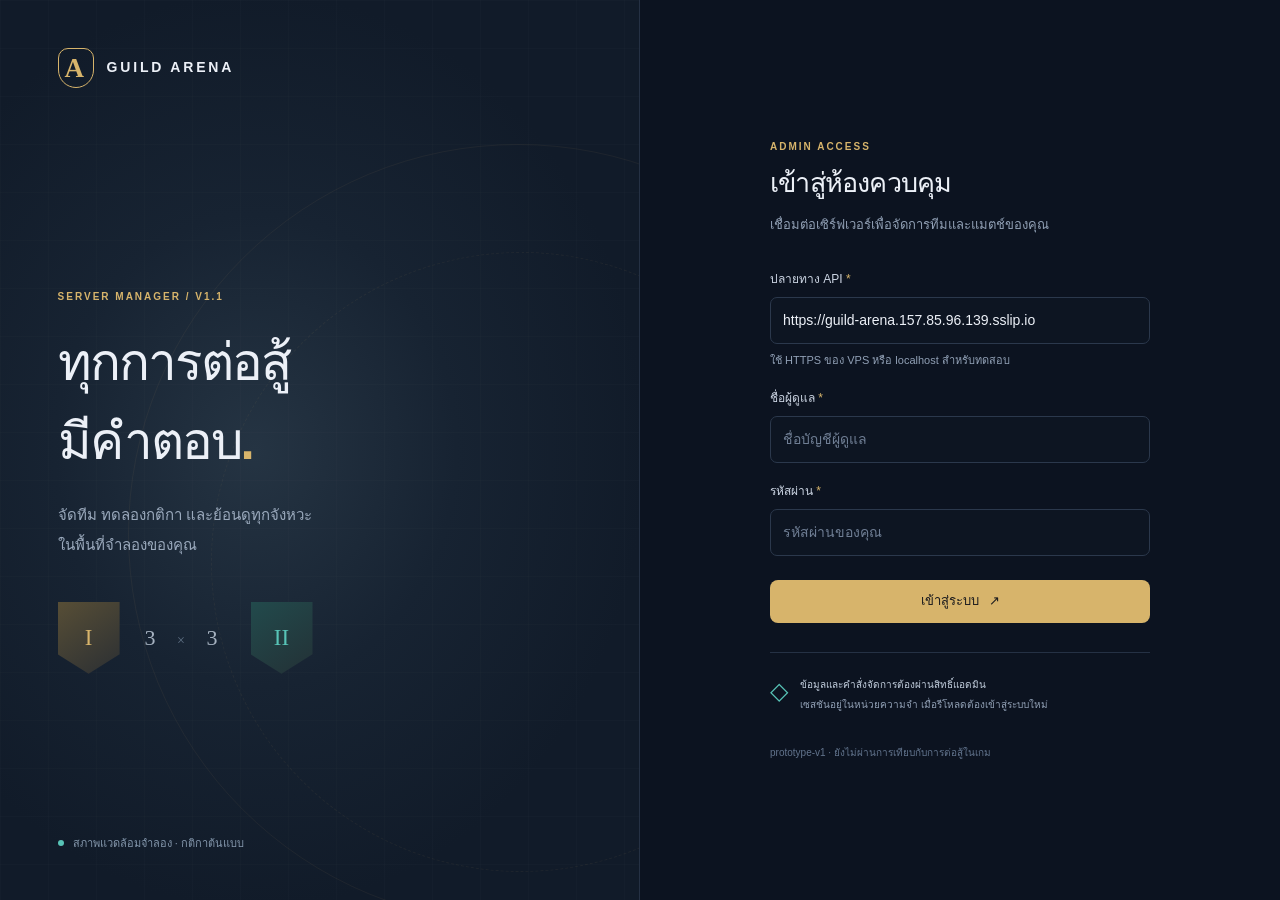
==== commit aa097a55: "Add batch experiments, account security, audit and backup status" ====
--- a/index.html
+++ b/index.html
@@ -18,7 +18,7 @@
     <div class="login-art" aria-hidden="true">
       <div class="orbit orbit-one"></div><div class="orbit orbit-two"></div>
       <div class="login-brand"><span class="brand-emblem">A</span><span>GUILD ARENA</span></div>
-      <div class="login-intro"><span class="eyebrow">SERVER MANAGER / V1</span><h1>ทุกการต่อสู้<br>มีคำตอบ<span class="gold">.</span></h1><p>จัดทีม ทดลองกติกา และย้อนดูทุกจังหวะ<br>ในพื้นที่จำลองของคุณ</p><div class="arena-mark"><div class="fighter fighter-a">I</div><span>3 <i>×</i> 3</span><div class="fighter fighter-b">II</div></div></div>
+      <div class="login-intro"><span class="eyebrow">SERVER MANAGER / V1.1</span><h1>ทุกการต่อสู้<br>มีคำตอบ<span class="gold">.</span></h1><p>จัดทีม ทดลองกติกา และย้อนดูทุกจังหวะ<br>ในพื้นที่จำลองของคุณ</p><div class="arena-mark"><div class="fighter fighter-a">I</div><span>3 <i>×</i> 3</span><div class="fighter fighter-b">II</div></div></div>
       <div class="login-footer"><span class="small-dot"></span> สภาพแวดล้อมจำลอง · กติกาต้นแบบ</div>
     </div>
     <div class="login-panel"><div class="login-card">
@@ -39,17 +39,19 @@
   <div id="app-shell" class="app-shell" hidden>
     <aside class="sidebar" aria-label="เมนูหลัก">
       <a class="brand" href="#overview"><span class="brand-emblem">A</span><span>GUILD ARENA<small>SERVER MANAGER</small></span></a>
-      <div class="workspace-label"><span class="small-dot"></span> พื้นที่ทดลอง <span class="version">V1</span></div>
+      <div class="workspace-label"><span class="small-dot"></span> พื้นที่ทดลอง <span class="version">V1.1</span></div>
       <p class="nav-label">ห้องควบคุม</p>
       <nav id="navigation">
         <a href="#overview" data-route="overview" class="nav-link active"><span class="nav-icon" aria-hidden="true">▦</span>ภาพรวม<span class="nav-chevron">›</span></a>
         <a href="#teams" data-route="teams" class="nav-link"><span class="nav-icon" aria-hidden="true">♧</span>ทีมจำลอง</a>
         <a href="#match" data-route="match" class="nav-link"><span class="nav-icon" aria-hidden="true">⚔</span>เริ่มการต่อสู้</a>
+        <a href="#batches" data-route="batches" class="nav-link"><span class="nav-icon" aria-hidden="true">▥</span>ชุดทดลองและเปรียบเทียบ</a>
         <a href="#history" data-route="history" class="nav-link"><span class="nav-icon" aria-hidden="true">◷</span>ประวัติแมตช์</a>
         <a href="#replay" data-route="replay" class="nav-link"><span class="nav-icon" aria-hidden="true">▷</span>Snapshot และรีเพลย์</a>
         <p class="nav-label nav-label-secondary">ระบบเซิร์ฟเวอร์</p>
         <a href="#jobs" data-route="jobs" class="nav-link"><span class="nav-icon" aria-hidden="true">⇄</span>คิวและข้อผิดพลาด</a>
         <a href="#backups" data-route="backups" class="nav-link"><span class="nav-icon" aria-hidden="true">▤</span>สำรองและกู้คืน</a>
+        <a href="#security" data-route="security" class="nav-link"><span class="nav-icon" aria-hidden="true">◇</span>บัญชีและความปลอดภัย</a>
       </nav>
       <div class="sidebar-bottom"><div class="prototype-card"><span class="tiny-tag">SIMULATION ONLY</span><p>กติกาการต่อสู้ต้นแบบ</p><small>ใช้ข้อมูลจำลองทั้งหมด<br>ยังไม่เชื่อมกับข้อมูลเกมจริง</small></div><div class="admin-row"><span class="avatar" aria-hidden="true">A</span><div><strong id="admin-name">ผู้ดูแล</strong><small>ผู้ดูแลระบบ</small></div><button id="logout-button" type="button" class="icon-button" aria-label="ออกจากระบบ" title="ออกจากระบบ">↪</button></div></div>
     </aside>
@@ -64,6 +66,7 @@
           <div class="overview-banner"><div><span class="eyebrow">THE ARENA IS YOUR LAB</span><h2>ทดลอง วัดผล แล้วปรับทีม</h2><p>จัดทีม 3 ตัวละคร ล็อก seed และกติกา<br>เพื่อให้ทุกการทดสอบย้อนตรวจได้</p><a class="button primary" href="#match">เริ่มการต่อสู้ <span aria-hidden="true">↗</span></a></div><div class="banner-arena" aria-hidden="true"><span class="arena-ring"></span><span class="arena-number">3<span>VS</span>3</span><span class="arena-caption">GUILD / ARENA</span></div></div>
           <div class="metric-grid"><article class="metric-card"><span class="metric-icon">◉</span><p>สถานะ API</p><strong id="metric-api">—</strong><small id="metric-api-caption">รอข้อมูลจากเซิร์ฟเวอร์</small></article><article class="metric-card"><span class="metric-icon teal">⇄</span><p>สถานะ Worker</p><strong id="metric-worker">—</strong><small id="metric-worker-caption">รอข้อมูลจากเซิร์ฟเวอร์</small></article><article class="metric-card"><span class="metric-icon">◷</span><p>งานในคิว</p><strong id="metric-queue">—</strong><small>รอประมวลผลและกำลังทำงาน</small></article><article class="metric-card"><span class="metric-icon teal">⚔</span><p>แมตช์ทั้งหมด</p><strong id="metric-matches">—</strong><small>ตามข้อมูลที่ API ส่งกลับ</small></article></div>
           <div class="overview-grid"><article class="panel"><div class="panel-heading"><div><span class="eyebrow">RECENT ACTIVITY</span><h2>แมตช์ล่าสุด</h2></div><a href="#history" class="text-link">ดูทั้งหมด ↗</a></div><div id="recent-matches"></div></article><article class="panel system-panel"><div class="panel-heading"><div><span class="eyebrow">SYSTEM</span><h2>การเชื่อมต่อ</h2></div></div><dl class="details-list"><div><dt>ปลายทาง API</dt><dd id="overview-endpoint" class="mono break-word">—</dd></div><div><dt>รูปแบบทีม</dt><dd>schemaVersion 1 · 3 ตัวละคร</dd></div><div><dt>กติกาที่ใช้</dt><dd class="mono">prototype-v1</dd></div><div><dt>ขอบเขตข้อมูล</dt><dd>ข้อมูลจำลอง</dd></div></dl><details class="raw-details"><summary>ข้อมูลสถานะจาก API</summary><pre id="raw-status" class="json-output">ยังไม่มีข้อมูล</pre></details></article></div>
+          <div class="overview-grid spaced-panel"><article class="panel"><div class="panel-heading"><div><span class="eyebrow">STORAGE HEALTH</span><h2>พื้นที่จัดเก็บ</h2></div></div><div id="storage-summary" class="storage-grid"><p class="muted small-text">รอข้อมูลจาก API</p></div></article><article class="panel"><div class="panel-heading"><div><span class="eyebrow">ATTENTION</span><h2>การแจ้งเตือนระบบ</h2></div></div><div id="system-alerts"><p class="muted small-text">รอข้อมูลจาก API</p></div></article></div>
         </section>
 
         <section id="view-teams" class="view" aria-label="ทีมจำลอง" hidden>
@@ -74,14 +77,27 @@
           <div class="match-layout"><article class="panel match-panel"><div class="panel-heading"><div><span class="eyebrow">NEW SIMULATION</span><h2>จับคู่การต่อสู้</h2></div><span class="tiny-tag">3 × 3</span></div><form id="match-form"><div class="matchup"><div class="team-slot"><span class="side-label">ฝ่าย A</span><div class="slot-emblem gold-emblem" aria-hidden="true">I</div><label for="team-a">ทีมฝ่าย A</label><select id="team-a" required><option value="">เลือกทีม</option></select><p id="team-a-info" class="field-help">เลือกทีมที่บันทึกไว้</p></div><span class="versus" aria-hidden="true">VS</span><div class="team-slot"><span class="side-label">ฝ่าย B</span><div class="slot-emblem teal-emblem" aria-hidden="true">II</div><label for="team-b">ทีมฝ่าย B</label><select id="team-b" required><option value="">เลือกทีม</option></select><p id="team-b-info" class="field-help">เลือกทีมที่บันทึกไว้</p></div></div><div class="seed-row"><div><label for="battle-seed">Seed</label><div class="input-action"><input id="battle-seed" type="text" inputmode="numeric" pattern="[0-9]+" required maxlength="10" placeholder="0–4294967295"><button id="random-seed-button" class="button secondary" type="button">สุ่ม seed</button></div><p class="field-help">จำนวนเต็ม 0–4294967295 ใช้ล็อกลำดับการสุ่ม</p></div><div><label for="rules-version">เวอร์ชันกติกา</label><input id="rules-version" value="prototype-v1" readonly><p class="field-help">สูตรต้นแบบ ยังไม่ใช่สูตรที่ยืนยันจากเกม</p></div></div><p id="match-error" class="inline-error" role="alert" hidden></p><div class="form-footer"><button id="new-command-button" class="button secondary" type="button">เริ่มคำสั่งใหม่</button><button id="start-match-button" class="button primary" type="submit">เริ่มการต่อสู้ <span aria-hidden="true">↗</span></button></div></form><div id="submitted-match" class="submitted-match" hidden></div></article><aside class="panel info-panel"><span class="eyebrow">REPRODUCIBLE BY DESIGN</span><h2>ทดสอบอย่างตรวจสอบได้</h2><ol class="steps-list"><li><span>01</span><div><strong>เลือกข้อมูลทีม</strong><p>ใช้ revision ที่แสดง และล็อก snapshot ก่อนเริ่ม</p></div></li><li><span>02</span><div><strong>ส่งผ่านคิว</strong><p>ติดตามสถานะรอ ทำงาน สำเร็จ หรือล้มเหลว</p></div></li><li><span>03</span><div><strong>ย้อนดูผล</strong><p>เปิด snapshot และตรวจการจำลองซ้ำด้วยกติกาเดิม</p></div></li></ol><div class="info-box">หากเครือข่ายขัดข้อง ให้ส่งข้อมูลเดิมอีกครั้ง หน้าเว็บจะใช้รหัสคำสั่งเดิม เพื่อไม่สร้างแมตช์ซ้ำ</div></aside></div>
         </section>
 
+        <section id="view-batches" class="view" aria-label="ชุดทดลองและเปรียบเทียบ" hidden>
+          <article class="panel"><div class="panel-heading"><div><span class="eyebrow">BATCH EXPERIMENTS</span><h2>ทดสอบหลาย seed ในครั้งเดียว</h2></div><span class="tiny-tag">สูงสุด 100 แมตช์ / ชุด</span></div><div class="info-box">แต่ละชุดล็อก snapshot และ revision ของทีม ใช้ seed ต่อเนื่องจากค่าที่กำหนด สถิติจะสมบูรณ์เมื่อทุกแมตช์สำเร็จ ค่าที่แสดงระหว่างประมวลผลเป็นผลเบื้องต้น</div><p id="batch-queue-warning" class="queue-note">กำลังตรวจสถานะคิว…</p>
+          <form id="batch-form"><div class="batch-form-grid"><div class="full-span"><label for="batch-name">ชื่อชุดทดลอง</label><input id="batch-name" required maxlength="80" placeholder="เช่น เปรียบเทียบทีมอรุณกับอสูร รอบ 1"></div><div><label for="batch-team-a">ทีมฝ่าย A</label><select id="batch-team-a" required><option value="">เลือกทีม</option></select><p id="batch-team-a-info" class="field-help">เลือกทีมที่บันทึกไว้</p></div><div><label for="batch-team-b">ทีมฝ่าย B</label><select id="batch-team-b" required><option value="">เลือกทีม</option></select><p id="batch-team-b-info" class="field-help">เลือกทีมที่บันทึกไว้</p></div><div><label for="batch-start-seed">Seed เริ่มต้น</label><div class="input-action"><input id="batch-start-seed" inputmode="numeric" pattern="[0-9]+" maxlength="10" required placeholder="0–4294967295"><button id="batch-random-seed-button" class="button secondary" type="button">สุ่ม seed</button></div><p class="field-help">seed สุดท้ายต้องไม่เกิน 4294967295</p></div><div><label for="batch-count">จำนวนแมตช์</label><input id="batch-count" type="number" min="1" max="100" step="1" value="10" required><p class="field-help">1–100 แมตช์ · กติกา prototype-v1</p></div></div><p id="batch-error" class="inline-error" role="alert" hidden></p><div class="form-footer"><button id="batch-new-command-button" class="button secondary" type="button">เริ่มคำสั่งชุดใหม่</button><button id="start-batch-button" class="button primary" type="submit">เริ่มชุดทดลอง ↗</button></div></form><div id="batch-submitted" class="submitted-match" hidden></div></article>
+          <article class="panel spaced-panel"><div class="panel-heading"><div><span class="eyebrow">EXPERIMENT HISTORY</span><h2>ชุดทดลองของคุณ</h2></div><span class="tiny-tag">อัปเดตทุก 15 วินาที</span></div><div id="batch-list"></div></article>
+          <article id="batch-detail-panel" class="panel spaced-panel" hidden><div class="panel-heading"><div><span class="eyebrow">EXPERIMENT DETAIL</span><h2 id="batch-detail-title">รายละเอียดชุดทดลอง</h2></div><div class="button-row"><button id="batch-rerun-button" class="button secondary small" type="button">ทดลองซ้ำ Snapshot เดิม</button><button id="batch-csv-button" class="button secondary small" type="button">ดาวน์โหลด CSV</button></div></div><p id="batch-provisional" class="info-box" hidden></p><div id="batch-detail-meta" class="snapshot-meta"></div><div id="batch-summary" class="batch-summary"></div><p class="field-help">อัตราชนะและรอบเฉลี่ยคำนวณจากแมตช์ที่สำเร็จตามข้อมูลของ API การทดลองซ้ำใช้ snapshot เดิม แม้ทีมปัจจุบันถูกแก้ไขแล้ว</p><div id="batch-matches" class="bounded-table"></div></article>
+          <article class="panel spaced-panel"><div class="panel-heading"><div><span class="eyebrow">SIDE BY SIDE</span><h2>เปรียบเทียบสองชุดทดลอง</h2></div></div><form id="batch-compare-form" class="compare-form"><div><label for="compare-batch-a">ชุดที่ 1</label><select id="compare-batch-a" required><option value="">เลือกชุดทดลอง</option></select></div><div><label for="compare-batch-b">ชุดที่ 2</label><select id="compare-batch-b" required><option value="">เลือกชุดทดลอง</option></select></div><button id="compare-batches-button" class="button primary" type="submit">เปรียบเทียบ</button></form><div id="batch-comparison"></div></article>
+        </section>
+
         <section id="view-history" class="view" aria-label="ประวัติแมตช์" hidden><article class="panel"><div class="panel-heading"><div><span class="eyebrow">BATTLE RECORDS</span><h2>ประวัติการต่อสู้</h2></div><label class="filter-label" for="match-filter">แสดง<select id="match-filter"><option value="all">ทุกสถานะ</option><option value="queued">รอประมวลผล</option><option value="running">กำลังทำงาน</option><option value="succeeded">สำเร็จ</option><option value="failed">ล้มเหลว</option></select></label></div><div id="match-history"></div></article><article id="match-detail-panel" class="panel spaced-panel" hidden><div class="panel-heading"><div><span class="eyebrow">MATCH DETAIL</span><h2>รายละเอียดแมตช์</h2></div><button id="detail-replay-button" class="button secondary small" type="button">เปิดรีเพลย์ ↗</button></div><div id="match-detail"></div></article></section>
 
         <section id="view-replay" class="view" aria-label="Snapshot และรีเพลย์" hidden><article class="panel"><div class="panel-heading"><div><span class="eyebrow">SNAPSHOT EXPLORER</span><h2>ย้อนดูทุกเหตุการณ์</h2></div></div><form id="snapshot-form" class="lookup-form"><div><label for="snapshot-id">รหัสแมตช์</label><input id="snapshot-id" class="mono" required placeholder="กรอกรหัสแมตช์ หรือเลือกจากประวัติ"></div><button id="load-snapshot-button" class="button primary" type="submit">เปิด Snapshot</button></form><div class="info-box">หน้านี้เล่นลำดับเหตุการณ์ที่บันทึกไว้ ปุ่มตรวจผลซ้ำจะให้เซิร์ฟเวอร์จำลองอีกครั้งจาก snapshot, seed และกติกาเวอร์ชันเดิม</div><div id="snapshot-empty" class="empty-state"><span class="empty-icon" aria-hidden="true">▷</span><h3>เลือกแมตช์เพื่อเริ่มสำรวจ</h3><p>ดูผู้โจมตี เป้าหมาย สกิล และผลของแต่ละเหตุการณ์</p></div><div id="snapshot-content" hidden><div id="snapshot-meta" class="snapshot-meta"></div><div class="playback"><div class="playback-controls"><button id="previous-event-button" class="icon-button" type="button" aria-label="เหตุการณ์ก่อนหน้า">❮</button><button id="play-events-button" class="button secondary small" type="button">เล่นเหตุการณ์</button><button id="next-event-button" class="icon-button" type="button" aria-label="เหตุการณ์ถัดไป">❯</button><span id="event-position" class="mono">0 / 0</span></div><input id="event-range" type="range" min="0" max="0" value="0" aria-label="ตำแหน่งเหตุการณ์"><div id="current-event" class="current-event"></div></div><div class="button-row snapshot-actions"><button id="replay-check-button" class="button primary" type="button">ตรวจผลการจำลองซ้ำ</button><button id="download-snapshot-button" class="button secondary" type="button">ดาวน์โหลด Snapshot</button></div><div id="replay-check-result" class="check-result" role="status" hidden></div><div id="event-table"></div><details class="raw-details"><summary>ดู Snapshot JSON และค่า hash</summary><pre id="snapshot-json" class="json-output"></pre></details></div></article></section>
 
         <section id="view-jobs" class="view" aria-label="คิวและข้อผิดพลาด" hidden><div class="info-box page-info">ลองใหม่ได้เฉพาะงานที่ล้มเหลว โดยใช้แมตช์และ snapshot เดิม ประวัติข้อผิดพลาดจะแสดงตามข้อมูลจาก API</div><article class="panel"><div class="panel-heading"><div><span class="eyebrow">JOB QUEUE</span><h2>งานประมวลผล</h2></div><span class="tiny-tag">AUTO REFRESH · 15S</span></div><div id="jobs-list"></div></article></section>
 
-        <section id="view-backups" class="view" aria-label="สำรองและกู้คืน" hidden><div class="info-box page-info">Backup ใช้กู้ข้อมูลระบบ ส่วน battle snapshot ใช้ตรวจการต่อสู้ การทดสอบกู้คืนทำในฐานทดสอบแยกจากฐานใช้งาน รุ่นนี้สร้าง Backup ด้วยตนเอง ยังไม่มีตารางอัตโนมัติ เก็บได้สูงสุด 20 Backup และ 40 ผลทดสอบกู้คืน เมื่อเต็มผู้ดูแลต้องจัดเก็บหรือเคลียร์บนเซิร์ฟเวอร์โดยยืนยัน ไม่มีการลบอัตโนมัติ</div><article class="panel"><div class="panel-heading"><div><span class="eyebrow">DATABASE BACKUPS</span><h2>ข้อมูลสำรอง</h2></div><button id="create-backup-button" class="button primary small" type="button">+ สร้าง Backup</button></div><div id="backups-list"></div></article><article class="panel spaced-panel"><div class="panel-heading"><div><span class="eyebrow">RESTORE VERIFICATION</span><h2>ประวัติทดสอบกู้คืน</h2></div></div><div id="restore-tests-list"></div></article></section>
-      </main><footer class="app-footer"><span>GUILD ARENA <span class="footer-divider">/</span> SERVER MANAGER V1</span><span>ข้อมูลจำลอง · การต่อสู้ 3 ต่อ 3</span></footer>
+        <section id="view-backups" class="view" aria-label="สำรองและกู้คืน" hidden><div class="info-box page-info">Backup ใช้กู้ข้อมูลระบบ ส่วน battle snapshot ใช้ตรวจการต่อสู้ การกู้คืนทดสอบทำในฐานแยก สถานะตารางอัตโนมัติ การเก็บสำเนา และ Google Drive ด้านล่างอ่านจากเซิร์ฟเวอร์ การลบตามนโยบายจำกัดเฉพาะ Backup ที่ระบบนี้บันทึกไว้ ตาราง Backup ใน VPS ทำงานได้อิสระ การส่งสำเนา Google Drive ต้องเปิด Codex app และเชื่อม Drive อยู่</div><article class="panel"><div class="panel-heading"><div><span class="eyebrow">DATABASE BACKUPS</span><h2>ข้อมูลสำรอง</h2></div><button id="create-backup-button" class="button primary small" type="button">+ สร้าง Backup</button></div><div id="backups-list"></div></article><article class="panel spaced-panel"><div class="panel-heading"><div><span class="eyebrow">RESTORE VERIFICATION</span><h2>ประวัติทดสอบกู้คืน</h2></div></div><div id="restore-tests-list"></div></article><article class="panel spaced-panel"><div class="panel-heading"><div><span class="eyebrow">BACKUP POLICY</span><h2>ตารางและนโยบายสำรองข้อมูล</h2></div></div><div id="backup-policy"><p class="muted small-text">รอข้อมูลจาก API</p></div></article><article class="panel spaced-panel"><div class="panel-heading"><div><span class="eyebrow">OFFSITE COPIES</span><h2>สำเนานอก VPS</h2></div></div><div id="backup-copies" class="bounded-table"></div></article></section>
+        <section id="view-security" class="view" aria-label="บัญชีและความปลอดภัย" hidden>
+          <div class="security-grid"><article class="panel"><div class="panel-heading"><div><span class="eyebrow">ADMIN ACCOUNT</span><h2>เปลี่ยนรหัสผ่าน</h2></div></div><p class="field-help">เมื่อเปลี่ยนสำเร็จ เซสชันทั้งหมดจะถูกยกเลิก และต้องเข้าสู่ระบบด้วยรหัสผ่านใหม่</p><form id="password-form"><label for="current-password">รหัสผ่านปัจจุบัน</label><input id="current-password" type="password" autocomplete="current-password" required><label for="new-password">รหัสผ่านใหม่</label><input id="new-password" type="password" autocomplete="new-password" minlength="12" maxlength="1024" required><label for="confirm-new-password">ยืนยันรหัสผ่านใหม่</label><input id="confirm-new-password" type="password" autocomplete="new-password" minlength="12" maxlength="1024" required><p class="field-help">ใช้ 12–1024 ตัวอักษร และต่างจากรหัสเดิม เซิร์ฟเวอร์ตรวจความปลอดภัยซ้ำ</p><p id="password-error" class="inline-error" role="alert" hidden></p><button id="change-password-button" class="button primary" type="submit">เปลี่ยนรหัสผ่าน</button></form></article>
+          <article class="panel"><div class="panel-heading"><div><span class="eyebrow">SESSION CONTROL</span><h2>ออกจากระบบทุกอุปกรณ์</h2></div></div><p class="field-help">ยกเลิกเซสชันทั้งหมด รวมถึงหน้าที่คุณกำลังใช้งาน อุปกรณ์อื่นต้องเข้าสู่ระบบใหม่</p><form id="revoke-sessions-form"><label for="revoke-password">ยืนยันด้วยรหัสผ่านปัจจุบัน</label><input id="revoke-password" type="password" autocomplete="current-password" required><p id="revoke-error" class="inline-error" role="alert" hidden></p><button id="revoke-sessions-button" class="button secondary" type="submit">ยกเลิกทุกเซสชัน</button></form><div class="info-box security-note">หน้าเว็บเก็บโทเคนเฉพาะในหน่วยความจำ การปิดหน้านี้ไม่ยกเลิกเซสชันบนอุปกรณ์อื่น ใช้คำสั่งด้านบนเมื่อต้องการยกเลิกทั้งหมด</div></article></div>
+          <article class="panel spaced-panel"><div class="panel-heading"><div><span class="eyebrow">AUDIT TRAIL</span><h2>บันทึกการใช้งานแอดมิน</h2></div><button id="audit-latest-button" class="button secondary small" type="button">กลับหน้าล่าสุด</button></div><label for="audit-filter">ค้นหาในหน้าที่แสดง</label><input id="audit-filter" type="search" placeholder="ผู้กระทำ คำสั่ง หรือเป้าหมาย"><p id="audit-page-label" class="field-help">โหลดครั้งละไม่เกิน 50 รายการ</p><div id="audit-list" class="bounded-table"></div><div class="audit-pagination"><button id="audit-next-button" class="button secondary" type="button" disabled>ดูรายการก่อนหน้า</button></div></article>
+        </section>
+      </main><footer class="app-footer"><span>GUILD ARENA <span class="footer-divider">/</span> SERVER MANAGER V1.1</span><span>ข้อมูลจำลอง · การต่อสู้ 3 ต่อ 3</span></footer>
     </div>
   </div>
   <dialog id="restore-dialog" class="confirm-dialog"><form id="restore-form"><span class="eyebrow">RESTORE TEST</span><h2>ทดสอบกู้คืนข้อมูลสำรอง</h2><p>ระบบจะกู้ข้อมูลลงฐานทดสอบแยก แล้วตรวจความครบถ้วน โดยไม่แทนที่ฐานข้อมูลใช้งาน</p><p id="restore-target" class="mono break-word"></p><label for="restore-confirmation">พิมพ์ RESTORE TEST เพื่อยืนยัน</label><input id="restore-confirmation" autocomplete="off" required pattern="RESTORE TEST" placeholder="RESTORE TEST"><div class="button-row dialog-actions"><button id="cancel-restore-button" class="button secondary" type="button">ยกเลิก</button><button id="confirm-restore-button" class="button primary" type="submit">เริ่มทดสอบกู้คืน</button></div></form></dialog>
--- a/styles.css
+++ b/styles.css
@@ -15,3 +15,14 @@
 @media(max-width:680px){:root{--sidebar:0px}.login-screen{display:block}.login-art{display:none}.login-panel{min-height:100vh;padding:36px 26px}.mobile-brand{display:flex;font-size:12px;margin-bottom:50px}.login-card h2{font-size:25px}.sidebar{position:static;width:100%;padding:16px 16px 0;border-right:0;border-bottom:1px solid var(--line);overflow:visible}.sidebar>.brand{margin:0 0 16px;font-size:12px}.brand-emblem{width:28px;height:32px;font-size:22px}.brand small{font-size:7px}.workspace-label,.nav-label,.sidebar-bottom{display:none}.sidebar nav{display:flex;overflow-x:auto;gap:7px;padding-bottom:10px;scrollbar-width:thin}.nav-link{flex-shrink:0;min-height:36px;font-size:10px;padding:7px 10px;margin:0;gap:7px}.nav-icon{width:15px;font-size:15px}.nav-chevron{display:none}.nav-label-secondary{display:none}.main-wrap{margin-left:0}.topbar{height:53px;padding:0 18px}.topbar-right{gap:10px}.breadcrumb{font-size:10px}.connection-badge{font-size:9px}.topbar .icon-button{width:30px;height:30px;font-size:20px}#main-content{padding:23px 16px}.page-heading{margin-bottom:21px}.page-heading h1{font-size:23px}.page-heading .muted{font-size:11px}.eyebrow{font-size:8px;letter-spacing:1.4px}.overview-banner{padding:23px 21px;min-height:225px;margin-bottom:17px}.overview-banner h2{font-size:19px}.overview-banner p{font-size:10px}.overview-banner .eyebrow{font-size:7px}.banner-arena{width:110px;height:180px;margin-right:-13px;opacity:.8}.arena-ring{width:155px;height:155px}.arena-ring:before{inset:12px}.arena-ring:after{inset:27px}.arena-number{font-size:38px;gap:10px}.arena-number span{font-size:7px}.arena-caption{font-size:5px;bottom:35px;letter-spacing:2px}.metric-grid{gap:10px;margin-bottom:17px}.metric-card{padding:16px 13px}.metric-card p{font-size:10px}.metric-card>strong{font-size:22px}.metric-card>small{font-size:8px;line-height:1.8}.metric-icon{right:12px;top:13px;width:24px;height:24px;font-size:14px}.overview-grid{gap:17px}.panel{padding:18px 16px;border-radius:11px}.panel-heading{gap:10px;margin-bottom:18px}.panel-heading h2{font-size:16px}.panel-heading .eyebrow{font-size:8px}.recent-row{gap:10px}.recent-main strong{font-size:10px}.recent-main small{font-size:8px}.recent-mark{width:30px;height:32px;font-size:15px}.status-pill{font-size:8px;padding:4px 6px}.system-panel .details-list{display:grid;grid-template-columns:1fr 1fr;gap:0 15px}.details-list>div:first-child{padding-top:14px}.details-list dd{font-size:10px}.info-box{font-size:10px;padding:12px}.matchup{grid-template-columns:minmax(0,1fr) 24px minmax(0,1fr);gap:8px}.matchup select{font-size:11px;padding:9px 7px}.seed-row{grid-template-columns:1fr;gap:0}.team-slot .field-help{font-size:9px}.slot-emblem{width:54px;height:66px}.form-footer .small-text{font-size:9px}.form-footer .button{font-size:11px;padding:10px 12px}.info-panel .steps-list{display:block;margin-bottom:25px}.steps-list p{font-size:10px}.filter-label{font-size:9px;gap:5px}.filter-label select{font-size:9px;padding:6px;width:100px}.lookup-form{align-items:stretch;flex-direction:column;gap:10px}.lookup-form>.button{align-self:flex-end}.snapshot-meta{gap:10px}.snapshot-meta .detail-item{padding:11px}.snapshot-meta .detail-item strong{font-size:10px}.snapshot-meta .detail-item span{font-size:9px}.playback{padding:15px}.playback-controls{gap:7px}.playback-controls .button{font-size:10px;padding:7px 9px}.playback-controls .mono{font-size:10px}.playback-controls .icon-button{width:28px;height:30px;font-size:17px}.current-event strong{font-size:14px}.current-event p{font-size:10px}.snapshot-actions .button{font-size:11px;padding:9px 11px}.match-detail-grid{grid-template-columns:1fr}.code-editor{font-size:11px}.app-footer{padding:17px}.notifications{right:16px;top:15px}.confirm-dialog{padding:23px}.panel-heading>.button.small{font-size:10px;padding:7px 10px}}
 @media(prefers-reduced-motion:reduce){*{scroll-behavior:auto!important;transition:none!important}}
 .mobile-logout{display:none}@media(max-width:680px){.mobile-logout{display:inline-flex}}
+
+/* จำกัดบันทึกเหตุการณ์ให้อยู่ในกรอบ และเลื่อนตารางได้บนหน้าจอเล็ก */
+#event-table{min-width:0;max-width:100%}
+#event-table .table-wrap{max-width:100%;max-height:32rem;overflow:auto;overscroll-behavior:contain;scrollbar-gutter:stable}
+#event-table table{min-width:36rem}
+#event-table th{position:sticky;top:0;z-index:1;box-shadow:0 1px 0 var(--line)}
+
+/* รุ่น 1.1: การทดลองเป็นชุด ความปลอดภัย และสถานะสำรองข้อมูล */
+.storage-grid,.policy-grid{display:grid;grid-template-columns:repeat(2,minmax(0,1fr));gap:20px}.storage-grid .detail-item strong{font-family:"Segoe UI",Tahoma,sans-serif;font-size:20px}.system-clear{border:1px solid #2a5146;background:#15342e;border-radius:8px;padding:15px;font-size:12px;color:#8ddfc5}.system-alert{padding:13px 15px;border:1px solid #514530;background:#342e20;border-radius:8px;color:#e5ca89;margin-bottom:10px}.system-alert:last-child{margin-bottom:0}.system-alert.critical{background:#3c202d;border-color:#673447;color:#f1a2ad}.system-alert strong{display:block;font-size:11px}.system-alert p{font-size:12px;margin:5px 0;overflow-wrap:anywhere}.system-alert small{color:#9eaabb;font-size:9px}.queue-note{color:#c7b583;background:#28271f;border-left:3px solid #9b8550;padding:10px 13px;margin:17px 0 23px;font-size:11px;overflow-wrap:anywhere}.batch-form-grid{display:grid;grid-template-columns:repeat(2,minmax(0,1fr));gap:4px 22px}.full-span{grid-column:1/-1;margin-bottom:18px}.batch-summary{display:grid;grid-template-columns:repeat(3,minmax(0,1fr));gap:12px;margin:22px 0 14px}.batch-stat{padding:17px;background:#142234;border:1px solid #2b3d55;border-radius:9px}.batch-stat span{display:block;color:#8ca3bf;font-size:11px}.batch-stat strong{display:block;color:#e8dcc0;font-family:"Segoe UI",Tahoma,sans-serif;font-weight:500;font-size:25px;margin:8px 0}.batch-stat small{display:block;color:#7dbcb0;font-size:10px}.bounded-table{min-width:0;max-width:100%}.bounded-table .table-wrap{max-width:100%;max-height:32rem;overflow:auto;overscroll-behavior:contain;scrollbar-gutter:stable}.bounded-table table{min-width:36rem}.bounded-table th{position:sticky;top:0;z-index:1;box-shadow:0 1px 0 var(--line)}.compare-form{display:grid;grid-template-columns:minmax(0,1fr) minmax(0,1fr) auto;gap:15px;align-items:end;margin-bottom:22px}.compare-form select{min-width:0;font-size:11px}.compare-warning{margin:20px 0}.security-grid{display:grid;grid-template-columns:repeat(2,minmax(0,1fr));gap:22px;align-items:start}.security-grid label:not(:first-child){margin-top:18px}.security-grid form>.button{margin-top:14px}.security-note{margin-top:26px}.audit-pagination{display:flex;justify-content:flex-end;margin-top:20px}.audit-target{display:block;max-width:220px;overflow-wrap:anywhere}.policy-grid{grid-template-columns:repeat(3,minmax(0,1fr));padding-bottom:4px}#batch-comparison .table-wrap{max-width:100%;overflow:auto}#batch-comparison th:not(:first-child){white-space:normal;min-width:180px}#batch-comparison td{overflow-wrap:anywhere}#batch-list .table-wrap{max-height:30rem;overflow:auto}#batch-list th{position:sticky;top:0;z-index:1}#batch-detail-panel .panel-heading{flex-wrap:wrap}
+@media(max-width:1150px){.policy-grid{grid-template-columns:repeat(2,minmax(0,1fr))}.security-grid{grid-template-columns:1fr}.compare-form{grid-template-columns:repeat(2,minmax(0,1fr))}.compare-form>.button{justify-self:end;grid-column:1/-1}.nav-link{font-size:10px}}
+@media(max-width:680px){.storage-grid,.policy-grid{gap:18px 15px}.storage-grid .detail-item strong{font-size:17px}.system-alert p,.queue-note{font-size:10px}.batch-form-grid{grid-template-columns:1fr;gap:0}.full-span{margin-bottom:15px}.batch-summary{grid-template-columns:repeat(2,minmax(0,1fr));gap:9px}.batch-stat{padding:13px}.batch-stat strong{font-size:22px}.batch-stat span{font-size:10px}.batch-stat small{font-size:9px}.compare-form{grid-template-columns:1fr;gap:12px}.compare-form>.button{grid-column:auto}.policy-grid .detail-item strong{font-size:11px}.bounded-table .table-wrap{max-height:28rem}#view-batches>.panel>.panel-heading{flex-wrap:wrap}#batch-detail-panel .panel-heading .button-row{width:100%}#view-security .panel-heading h2{font-size:15px}.security-grid{gap:17px}}
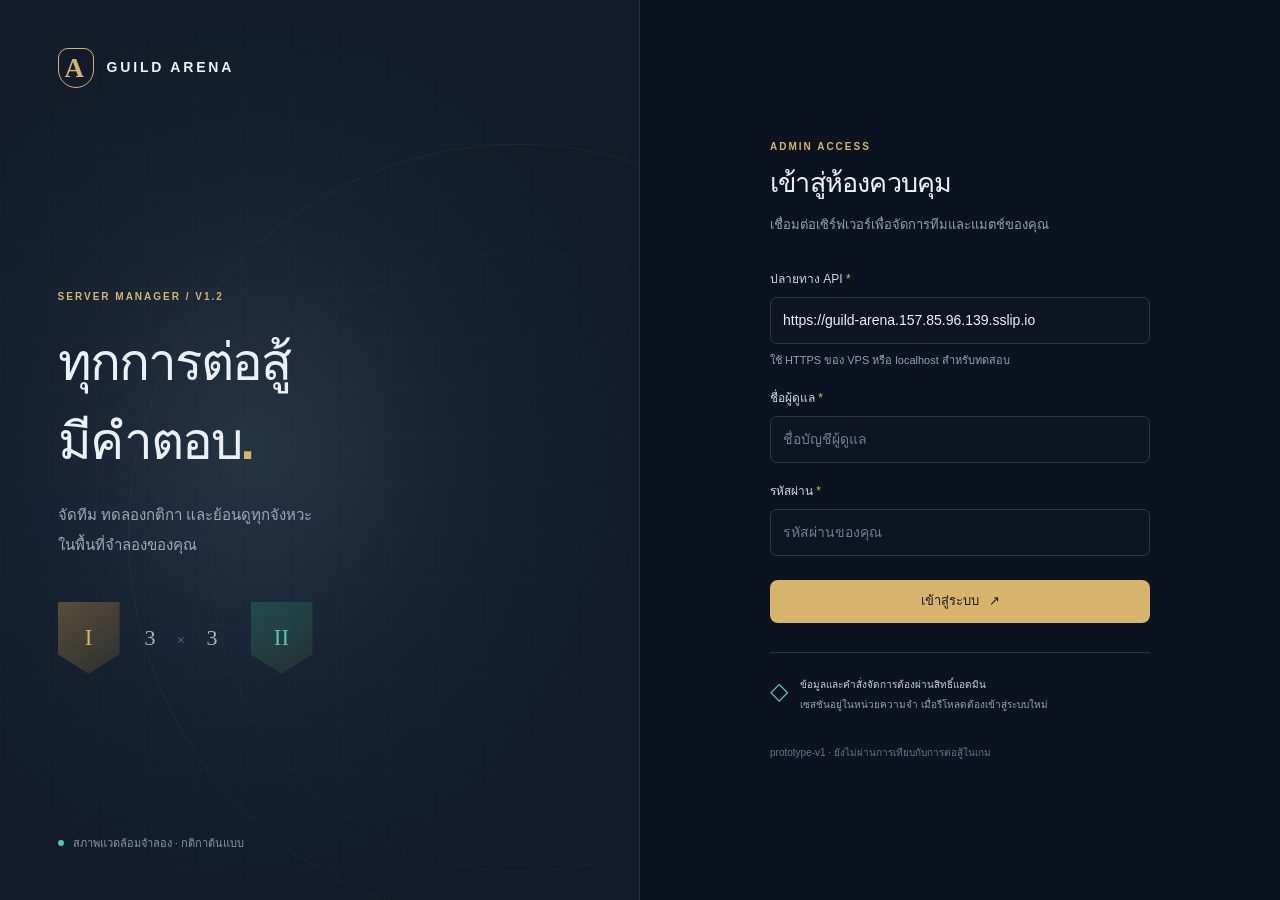
==== commit 579553f3: "Add runner handoff readiness and fixture dashboard" ====
--- a/index.html
+++ b/index.html
@@ -18,7 +18,7 @@
     <div class="login-art" aria-hidden="true">
       <div class="orbit orbit-one"></div><div class="orbit orbit-two"></div>
       <div class="login-brand"><span class="brand-emblem">A</span><span>GUILD ARENA</span></div>
-      <div class="login-intro"><span class="eyebrow">SERVER MANAGER / V1.1</span><h1>ทุกการต่อสู้<br>มีคำตอบ<span class="gold">.</span></h1><p>จัดทีม ทดลองกติกา และย้อนดูทุกจังหวะ<br>ในพื้นที่จำลองของคุณ</p><div class="arena-mark"><div class="fighter fighter-a">I</div><span>3 <i>×</i> 3</span><div class="fighter fighter-b">II</div></div></div>
+      <div class="login-intro"><span class="eyebrow">SERVER MANAGER / V1.2</span><h1>ทุกการต่อสู้<br>มีคำตอบ<span class="gold">.</span></h1><p>จัดทีม ทดลองกติกา และย้อนดูทุกจังหวะ<br>ในพื้นที่จำลองของคุณ</p><div class="arena-mark"><div class="fighter fighter-a">I</div><span>3 <i>×</i> 3</span><div class="fighter fighter-b">II</div></div></div>
       <div class="login-footer"><span class="small-dot"></span> สภาพแวดล้อมจำลอง · กติกาต้นแบบ</div>
     </div>
     <div class="login-panel"><div class="login-card">
@@ -39,7 +39,7 @@
   <div id="app-shell" class="app-shell" hidden>
     <aside class="sidebar" aria-label="เมนูหลัก">
       <a class="brand" href="#overview"><span class="brand-emblem">A</span><span>GUILD ARENA<small>SERVER MANAGER</small></span></a>
-      <div class="workspace-label"><span class="small-dot"></span> พื้นที่ทดลอง <span class="version">V1.1</span></div>
+      <div class="workspace-label"><span class="small-dot"></span> พื้นที่ทดลอง <span class="version">V1.2</span></div>
       <p class="nav-label">ห้องควบคุม</p>
       <nav id="navigation">
         <a href="#overview" data-route="overview" class="nav-link active"><span class="nav-icon" aria-hidden="true">▦</span>ภาพรวม<span class="nav-chevron">›</span></a>
@@ -49,6 +49,7 @@
         <a href="#history" data-route="history" class="nav-link"><span class="nav-icon" aria-hidden="true">◷</span>ประวัติแมตช์</a>
         <a href="#replay" data-route="replay" class="nav-link"><span class="nav-icon" aria-hidden="true">▷</span>Snapshot และรีเพลย์</a>
         <p class="nav-label nav-label-secondary">ระบบเซิร์ฟเวอร์</p>
+        <a href="#runners" data-route="runners" class="nav-link"><span class="nav-icon" aria-hidden="true">⇥</span>เชื่อมตัวรัน</a>
         <a href="#jobs" data-route="jobs" class="nav-link"><span class="nav-icon" aria-hidden="true">⇄</span>คิวและข้อผิดพลาด</a>
         <a href="#backups" data-route="backups" class="nav-link"><span class="nav-icon" aria-hidden="true">▤</span>สำรองและกู้คืน</a>
         <a href="#security" data-route="security" class="nav-link"><span class="nav-icon" aria-hidden="true">◇</span>บัญชีและความปลอดภัย</a>
@@ -58,7 +59,7 @@
     <div class="main-wrap">
       <header class="topbar"><div class="breadcrumb">พื้นที่ทำงาน <span>/</span> <strong id="breadcrumb-current">ภาพรวม</strong></div><div class="topbar-right"><span id="connection-badge" class="connection-badge"><span class="small-dot"></span><span>กำลังตรวจสอบ</span></span><button id="refresh-button" class="icon-button" title="โหลดข้อมูลใหม่" aria-label="โหลดข้อมูลใหม่">↻</button><button id="topbar-logout-button" class="icon-button mobile-logout" title="ออกจากระบบ" aria-label="ออกจากระบบ">↪</button></div></header>
       <main id="main-content" tabindex="-1">
-        <div class="page-heading"><div><p class="eyebrow" id="page-eyebrow">CONTROL CENTER</p><h1 id="page-title">ภาพรวมเซิร์ฟเวอร์</h1><p id="page-description" class="muted">สถานะระบบและการทดลองต่อสู้ในพื้นที่เดียว</p></div><div class="heading-meta"><span class="tiny-tag">PROTOTYPE V1</span><small id="last-updated">ยังไม่ได้โหลดข้อมูล</small></div></div>
+        <div class="page-heading"><div><p class="eyebrow" id="page-eyebrow">CONTROL CENTER</p><h1 id="page-title">ภาพรวมเซิร์ฟเวอร์</h1><p id="page-description" class="muted">สถานะระบบและการทดลองต่อสู้ในพื้นที่เดียว</p></div><div class="heading-meta"><span id="page-badge" class="tiny-tag">PROTOTYPE V1</span><small id="last-updated">ยังไม่ได้โหลดข้อมูล</small></div></div>
         <p id="page-error" class="inline-error" role="alert" hidden></p>
         <p id="page-loading" class="loading-line" role="status" hidden>กำลังโหลดข้อมูลจากเซิร์ฟเวอร์…</p>
 
@@ -87,7 +88,14 @@
 
         <section id="view-history" class="view" aria-label="ประวัติแมตช์" hidden><article class="panel"><div class="panel-heading"><div><span class="eyebrow">BATTLE RECORDS</span><h2>ประวัติการต่อสู้</h2></div><label class="filter-label" for="match-filter">แสดง<select id="match-filter"><option value="all">ทุกสถานะ</option><option value="queued">รอประมวลผล</option><option value="running">กำลังทำงาน</option><option value="succeeded">สำเร็จ</option><option value="failed">ล้มเหลว</option></select></label></div><div id="match-history"></div></article><article id="match-detail-panel" class="panel spaced-panel" hidden><div class="panel-heading"><div><span class="eyebrow">MATCH DETAIL</span><h2>รายละเอียดแมตช์</h2></div><button id="detail-replay-button" class="button secondary small" type="button">เปิดรีเพลย์ ↗</button></div><div id="match-detail"></div></article></section>
 
-        <section id="view-replay" class="view" aria-label="Snapshot และรีเพลย์" hidden><article class="panel"><div class="panel-heading"><div><span class="eyebrow">SNAPSHOT EXPLORER</span><h2>ย้อนดูทุกเหตุการณ์</h2></div></div><form id="snapshot-form" class="lookup-form"><div><label for="snapshot-id">รหัสแมตช์</label><input id="snapshot-id" class="mono" required placeholder="กรอกรหัสแมตช์ หรือเลือกจากประวัติ"></div><button id="load-snapshot-button" class="button primary" type="submit">เปิด Snapshot</button></form><div class="info-box">หน้านี้เล่นลำดับเหตุการณ์ที่บันทึกไว้ ปุ่มตรวจผลซ้ำจะให้เซิร์ฟเวอร์จำลองอีกครั้งจาก snapshot, seed และกติกาเวอร์ชันเดิม</div><div id="snapshot-empty" class="empty-state"><span class="empty-icon" aria-hidden="true">▷</span><h3>เลือกแมตช์เพื่อเริ่มสำรวจ</h3><p>ดูผู้โจมตี เป้าหมาย สกิล และผลของแต่ละเหตุการณ์</p></div><div id="snapshot-content" hidden><div id="snapshot-meta" class="snapshot-meta"></div><div class="playback"><div class="playback-controls"><button id="previous-event-button" class="icon-button" type="button" aria-label="เหตุการณ์ก่อนหน้า">❮</button><button id="play-events-button" class="button secondary small" type="button">เล่นเหตุการณ์</button><button id="next-event-button" class="icon-button" type="button" aria-label="เหตุการณ์ถัดไป">❯</button><span id="event-position" class="mono">0 / 0</span></div><input id="event-range" type="range" min="0" max="0" value="0" aria-label="ตำแหน่งเหตุการณ์"><div id="current-event" class="current-event"></div></div><div class="button-row snapshot-actions"><button id="replay-check-button" class="button primary" type="button">ตรวจผลการจำลองซ้ำ</button><button id="download-snapshot-button" class="button secondary" type="button">ดาวน์โหลด Snapshot</button></div><div id="replay-check-result" class="check-result" role="status" hidden></div><div id="event-table"></div><details class="raw-details"><summary>ดู Snapshot JSON และค่า hash</summary><pre id="snapshot-json" class="json-output"></pre></details></div></article></section>
+        <section id="view-replay" class="view" aria-label="Snapshot และรีเพลย์" hidden><article class="panel"><div class="panel-heading"><div><span class="eyebrow">SNAPSHOT EXPLORER</span><h2>ย้อนดูทุกเหตุการณ์</h2></div></div><form id="snapshot-form" class="lookup-form"><div><label for="snapshot-id">รหัสแมตช์</label><input id="snapshot-id" class="mono" required placeholder="กรอกรหัสแมตช์ หรือเลือกจากประวัติ"></div><button id="load-snapshot-button" class="button primary" type="submit">เปิด Snapshot</button></form><div class="info-box">หน้านี้เล่นลำดับเหตุการณ์ที่บันทึกไว้ ปุ่มตรวจผลซ้ำใช้ snapshot, seed และเวอร์ชันที่ล็อกไว้ งานตัวรันแสดงข้อมูลตามสัญญาของตัวรัน ส่วนแมตช์ต้นแบบใช้กติกา prototype-v1</div><div id="snapshot-empty" class="empty-state"><span class="empty-icon" aria-hidden="true">▷</span><h3>เลือกแมตช์เพื่อเริ่มสำรวจ</h3><p>ดูเหตุการณ์และผลจาก snapshot โดยแสดงตามชนิดของงาน</p></div><div id="snapshot-content" hidden><p id="snapshot-kind-notice" class="info-box" hidden></p><div id="snapshot-meta" class="snapshot-meta"></div><div class="playback"><div class="playback-controls"><button id="previous-event-button" class="icon-button" type="button" aria-label="เหตุการณ์ก่อนหน้า">❮</button><button id="play-events-button" class="button secondary small" type="button">เล่นเหตุการณ์</button><button id="next-event-button" class="icon-button" type="button" aria-label="เหตุการณ์ถัดไป">❯</button><span id="event-position" class="mono">0 / 0</span></div><input id="event-range" type="range" min="0" max="0" value="0" aria-label="ตำแหน่งเหตุการณ์"><div id="current-event" class="current-event"></div></div><div class="button-row snapshot-actions"><button id="replay-check-button" class="button primary" type="button">ตรวจผลการจำลองซ้ำ</button><button id="download-snapshot-button" class="button secondary" type="button">ดาวน์โหลด Snapshot</button></div><div id="replay-check-result" class="check-result" role="status" hidden></div><div id="event-table"></div><details class="raw-details"><summary>ดู Snapshot JSON และค่า hash</summary><pre id="snapshot-json" class="json-output"></pre></details></div></article></section>
+
+        <section id="view-runners" class="view" aria-label="เชื่อมตัวรัน" hidden>
+          <div class="runner-handoff"><span class="tiny-tag">GAME RUNNER · AWAITING HANDOFF</span><h2>รอรับมอบตัวรันเกมจริง</h2><p>Manager เตรียมช่องทางเชื่อมต่อไว้แล้ว สัญญาข้อมูลยังเป็นฉบับร่างที่ทีมเกมต้องรับรอง ตัวทดสอบในตัวใช้ตรวจการรับส่งข้อมูลเท่านั้น ไม่มีตรรกะต่อสู้ และยังไม่แสดงว่า PvP พร้อมใช้งาน</p></div>
+          <div class="runner-overview-grid"><article class="panel"><div class="panel-heading"><div><span class="eyebrow">HANDOFF READINESS</span><h2>ความพร้อมรับตัวรัน</h2></div></div><div id="runner-readiness"><p class="muted small-text">รอข้อมูลจาก API</p></div></article><article class="panel"><div class="panel-heading"><div><span class="eyebrow">REGISTERED RUNNERS</span><h2>ทะเบียนตัวรัน</h2></div></div><div id="runner-registry"><p class="muted small-text">รอข้อมูลจาก API</p></div></article></div>
+          <article class="panel spaced-panel"><div class="panel-heading"><div><span class="eyebrow">MANAGER FIXTURE</span><h2>ทดสอบช่องทางรับส่งข้อมูล</h2></div><span class="tiny-tag">TEST ONLY · ไม่มีการต่อสู้</span></div><div class="info-box">โหลดคำขอตัวอย่างจาก API แล้วส่ง JSON ตามสัญญาของตัวรัน ทีมในสัญญารองรับ 1–3 ตัวละครต่อฝ่าย ข้อมูลเกมที่ส่งมาเก็บตามต้นฉบับ โดย Dashboard ไม่ตีความสกิล สเตตัส อุปกรณ์ หรือแผนที่</div><p id="runner-fixture-status" class="queue-note">ยังไม่ได้โหลดทะเบียนตัวรัน</p><div class="button-row sample-actions"><button id="runner-load-fixture-button" class="button secondary" type="button">โหลดคำขอ Fixture จาก API</button></div><p class="field-help">โหลดตัวอย่างจะเติมแบบฟอร์มเท่านั้น ตัวทดสอบเริ่มต้นปิดใช้งาน ต้องเปิดพร้อมยืนยันในทะเบียนก่อนส่งงาน</p><form id="runner-request-form"><label for="runner-request-json">คำขอ JSON</label><textarea id="runner-request-json" class="code-editor runner-code-editor" rows="20" required spellcheck="false" placeholder="กดโหลดคำขอ Fixture จาก API เพื่อเริ่ม"></textarea><p id="runner-request-error" class="inline-error" role="alert" hidden></p><div class="form-footer"><button id="runner-new-command-button" class="button secondary" type="button">เริ่มคำสั่งทดสอบใหม่</button><button id="runner-submit-button" class="button primary" type="submit">ส่งงานทดสอบ ↗</button></div></form><div id="runner-submitted" class="submitted-match" hidden></div></article>
+          <article id="runner-result-panel" class="panel spaced-panel" hidden><div class="panel-heading"><div><span class="eyebrow">RUNNER RESPONSE</span><h2>ผลการทดสอบล่าสุด</h2></div><span class="tiny-tag">TEST ONLY</span></div><div id="runner-result-meta" class="snapshot-meta"></div><div class="button-row"><button id="runner-result-history-button" class="button secondary small" type="button">เปิดรายละเอียดงาน</button><button id="runner-result-replay-button" class="button secondary small" type="button">เปิด Snapshot / เหตุการณ์</button></div><details class="raw-details" open><summary>Result จากตัวรัน</summary><pre id="runner-result-json" class="json-output"></pre></details><details class="raw-details"><summary>ข้อมูลตอบกลับทั้งหมด</summary><pre id="runner-match-json" class="json-output"></pre></details></article>
+        </section>
 
         <section id="view-jobs" class="view" aria-label="คิวและข้อผิดพลาด" hidden><div class="info-box page-info">ลองใหม่ได้เฉพาะงานที่ล้มเหลว โดยใช้แมตช์และ snapshot เดิม ประวัติข้อผิดพลาดจะแสดงตามข้อมูลจาก API</div><article class="panel"><div class="panel-heading"><div><span class="eyebrow">JOB QUEUE</span><h2>งานประมวลผล</h2></div><span class="tiny-tag">AUTO REFRESH · 15S</span></div><div id="jobs-list"></div></article></section>
 
@@ -97,7 +105,7 @@
           <article class="panel"><div class="panel-heading"><div><span class="eyebrow">SESSION CONTROL</span><h2>ออกจากระบบทุกอุปกรณ์</h2></div></div><p class="field-help">ยกเลิกเซสชันทั้งหมด รวมถึงหน้าที่คุณกำลังใช้งาน อุปกรณ์อื่นต้องเข้าสู่ระบบใหม่</p><form id="revoke-sessions-form"><label for="revoke-password">ยืนยันด้วยรหัสผ่านปัจจุบัน</label><input id="revoke-password" type="password" autocomplete="current-password" required><p id="revoke-error" class="inline-error" role="alert" hidden></p><button id="revoke-sessions-button" class="button secondary" type="submit">ยกเลิกทุกเซสชัน</button></form><div class="info-box security-note">หน้าเว็บเก็บโทเคนเฉพาะในหน่วยความจำ การปิดหน้านี้ไม่ยกเลิกเซสชันบนอุปกรณ์อื่น ใช้คำสั่งด้านบนเมื่อต้องการยกเลิกทั้งหมด</div></article></div>
           <article class="panel spaced-panel"><div class="panel-heading"><div><span class="eyebrow">AUDIT TRAIL</span><h2>บันทึกการใช้งานแอดมิน</h2></div><button id="audit-latest-button" class="button secondary small" type="button">กลับหน้าล่าสุด</button></div><label for="audit-filter">ค้นหาในหน้าที่แสดง</label><input id="audit-filter" type="search" placeholder="ผู้กระทำ คำสั่ง หรือเป้าหมาย"><p id="audit-page-label" class="field-help">โหลดครั้งละไม่เกิน 50 รายการ</p><div id="audit-list" class="bounded-table"></div><div class="audit-pagination"><button id="audit-next-button" class="button secondary" type="button" disabled>ดูรายการก่อนหน้า</button></div></article>
         </section>
-      </main><footer class="app-footer"><span>GUILD ARENA <span class="footer-divider">/</span> SERVER MANAGER V1.1</span><span>ข้อมูลจำลอง · การต่อสู้ 3 ต่อ 3</span></footer>
+      </main><footer class="app-footer"><span>GUILD ARENA <span class="footer-divider">/</span> SERVER MANAGER V1.2</span><span>ข้อมูลจำลอง · การต่อสู้ 3 ต่อ 3</span></footer>
     </div>
   </div>
   <dialog id="restore-dialog" class="confirm-dialog"><form id="restore-form"><span class="eyebrow">RESTORE TEST</span><h2>ทดสอบกู้คืนข้อมูลสำรอง</h2><p>ระบบจะกู้ข้อมูลลงฐานทดสอบแยก แล้วตรวจความครบถ้วน โดยไม่แทนที่ฐานข้อมูลใช้งาน</p><p id="restore-target" class="mono break-word"></p><label for="restore-confirmation">พิมพ์ RESTORE TEST เพื่อยืนยัน</label><input id="restore-confirmation" autocomplete="off" required pattern="RESTORE TEST" placeholder="RESTORE TEST"><div class="button-row dialog-actions"><button id="cancel-restore-button" class="button secondary" type="button">ยกเลิก</button><button id="confirm-restore-button" class="button primary" type="submit">เริ่มทดสอบกู้คืน</button></div></form></dialog>
--- a/styles.css
+++ b/styles.css
@@ -26,3 +26,9 @@
 .storage-grid,.policy-grid{display:grid;grid-template-columns:repeat(2,minmax(0,1fr));gap:20px}.storage-grid .detail-item strong{font-family:"Segoe UI",Tahoma,sans-serif;font-size:20px}.system-clear{border:1px solid #2a5146;background:#15342e;border-radius:8px;padding:15px;font-size:12px;color:#8ddfc5}.system-alert{padding:13px 15px;border:1px solid #514530;background:#342e20;border-radius:8px;color:#e5ca89;margin-bottom:10px}.system-alert:last-child{margin-bottom:0}.system-alert.critical{background:#3c202d;border-color:#673447;color:#f1a2ad}.system-alert strong{display:block;font-size:11px}.system-alert p{font-size:12px;margin:5px 0;overflow-wrap:anywhere}.system-alert small{color:#9eaabb;font-size:9px}.queue-note{color:#c7b583;background:#28271f;border-left:3px solid #9b8550;padding:10px 13px;margin:17px 0 23px;font-size:11px;overflow-wrap:anywhere}.batch-form-grid{display:grid;grid-template-columns:repeat(2,minmax(0,1fr));gap:4px 22px}.full-span{grid-column:1/-1;margin-bottom:18px}.batch-summary{display:grid;grid-template-columns:repeat(3,minmax(0,1fr));gap:12px;margin:22px 0 14px}.batch-stat{padding:17px;background:#142234;border:1px solid #2b3d55;border-radius:9px}.batch-stat span{display:block;color:#8ca3bf;font-size:11px}.batch-stat strong{display:block;color:#e8dcc0;font-family:"Segoe UI",Tahoma,sans-serif;font-weight:500;font-size:25px;margin:8px 0}.batch-stat small{display:block;color:#7dbcb0;font-size:10px}.bounded-table{min-width:0;max-width:100%}.bounded-table .table-wrap{max-width:100%;max-height:32rem;overflow:auto;overscroll-behavior:contain;scrollbar-gutter:stable}.bounded-table table{min-width:36rem}.bounded-table th{position:sticky;top:0;z-index:1;box-shadow:0 1px 0 var(--line)}.compare-form{display:grid;grid-template-columns:minmax(0,1fr) minmax(0,1fr) auto;gap:15px;align-items:end;margin-bottom:22px}.compare-form select{min-width:0;font-size:11px}.compare-warning{margin:20px 0}.security-grid{display:grid;grid-template-columns:repeat(2,minmax(0,1fr));gap:22px;align-items:start}.security-grid label:not(:first-child){margin-top:18px}.security-grid form>.button{margin-top:14px}.security-note{margin-top:26px}.audit-pagination{display:flex;justify-content:flex-end;margin-top:20px}.audit-target{display:block;max-width:220px;overflow-wrap:anywhere}.policy-grid{grid-template-columns:repeat(3,minmax(0,1fr));padding-bottom:4px}#batch-comparison .table-wrap{max-width:100%;overflow:auto}#batch-comparison th:not(:first-child){white-space:normal;min-width:180px}#batch-comparison td{overflow-wrap:anywhere}#batch-list .table-wrap{max-height:30rem;overflow:auto}#batch-list th{position:sticky;top:0;z-index:1}#batch-detail-panel .panel-heading{flex-wrap:wrap}
 @media(max-width:1150px){.policy-grid{grid-template-columns:repeat(2,minmax(0,1fr))}.security-grid{grid-template-columns:1fr}.compare-form{grid-template-columns:repeat(2,minmax(0,1fr))}.compare-form>.button{justify-self:end;grid-column:1/-1}.nav-link{font-size:10px}}
 @media(max-width:680px){.storage-grid,.policy-grid{gap:18px 15px}.storage-grid .detail-item strong{font-size:17px}.system-alert p,.queue-note{font-size:10px}.batch-form-grid{grid-template-columns:1fr;gap:0}.full-span{margin-bottom:15px}.batch-summary{grid-template-columns:repeat(2,minmax(0,1fr));gap:9px}.batch-stat{padding:13px}.batch-stat strong{font-size:22px}.batch-stat span{font-size:10px}.batch-stat small{font-size:9px}.compare-form{grid-template-columns:1fr;gap:12px}.compare-form>.button{grid-column:auto}.policy-grid .detail-item strong{font-size:11px}.bounded-table .table-wrap{max-height:28rem}#view-batches>.panel>.panel-heading{flex-wrap:wrap}#batch-detail-panel .panel-heading .button-row{width:100%}#view-security .panel-heading h2{font-size:15px}.security-grid{gap:17px}}
+
+/* รุ่น 1.2: แยกความพร้อมตัวเชื่อมต่อออกจากตัวรันเกมจริง */
+.runner-handoff{padding:24px 27px;border:1px solid #675533;border-radius:14px;background:linear-gradient(120deg,#302b20,#1a2730);margin-bottom:22px}.runner-handoff h2{font-size:23px;color:#ead5a2;margin:12px 0}.runner-handoff p{color:#c3b894;font-size:12px;line-height:1.95;max-width:850px}.runner-overview-grid{display:grid;grid-template-columns:minmax(0,1fr) minmax(0,1.1fr);gap:22px;align-items:start}.runner-readiness-status{margin-bottom:20px}.runner-readiness-status p{font-size:12px;line-height:1.9;color:#abbdd3;margin-top:13px}.runner-readiness-grid{grid-template-columns:1fr 1fr;gap:18px 14px}.runner-checklist-title{font-size:13px;margin:25px 0 13px}.runner-checklist{margin:0;padding:0;list-style:none}.runner-checklist li{display:flex;gap:11px;align-items:flex-start;margin-bottom:13px;color:#b1c3d9;font-size:11px;line-height:1.9}.check-pending{display:inline-block;flex-shrink:0;border:1px solid #6a5933;background:#342e20;color:#e4c479;border-radius:4px;font-size:9px;padding:1px 7px;line-height:1.8}.runner-card{padding:18px;background:#142032;border:1px solid #2a3a50;border-radius:10px;margin-bottom:16px}.runner-card:last-child{margin-bottom:0}.runner-card-header{display:flex;justify-content:space-between;align-items:start;gap:12px;margin-bottom:13px}.runner-card-header h3{font-size:14px;overflow-wrap:anywhere}.runner-card-header small{display:block;color:#8199b6;margin-top:5px}.runner-card-header>div{min-width:0}.runner-manifest-grid{display:grid;grid-template-columns:repeat(2,minmax(0,1fr));gap:17px 13px;margin:19px 0}.runner-manifest-grid .detail-item:last-child{grid-column:1/-1}.runner-code-editor{min-height:360px;max-height:640px}.runner-submitted-title{display:block;margin:9px 0}.runner-event-data{min-width:140px;max-width:520px}.runner-event-data>p{font-size:11px;line-height:1.9}.runner-event-data .raw-details{margin-top:8px;padding-top:8px}.runner-event-data .json-output{max-height:240px}.current-event>.tiny-tag{margin-bottom:10px}#snapshot-kind-notice{margin-top:23px}#runner-result-panel .panel-heading{flex-wrap:wrap}#runner-result-panel .button-row{margin-bottom:20px}
+@media(max-width:1150px){.runner-overview-grid{grid-template-columns:1fr}.runner-handoff h2{font-size:21px}}
+@media(max-width:680px){.runner-handoff{padding:19px 17px;border-radius:11px;margin-bottom:17px}.runner-handoff h2{font-size:20px}.runner-handoff p{font-size:11px}.runner-handoff .tiny-tag{font-size:8px;white-space:normal}.runner-overview-grid{gap:17px}.runner-card{padding:15px}.runner-card-header h3{font-size:13px}.runner-card>.tiny-tag{white-space:normal}.runner-readiness-grid{grid-template-columns:1fr}.runner-code-editor{min-height:330px}.runner-checklist li{font-size:10px}#view-runners>.panel>.panel-heading{flex-wrap:wrap}}
+.check-result.unavailable{background:#342e20;border-color:#675533;color:#e5ca89}
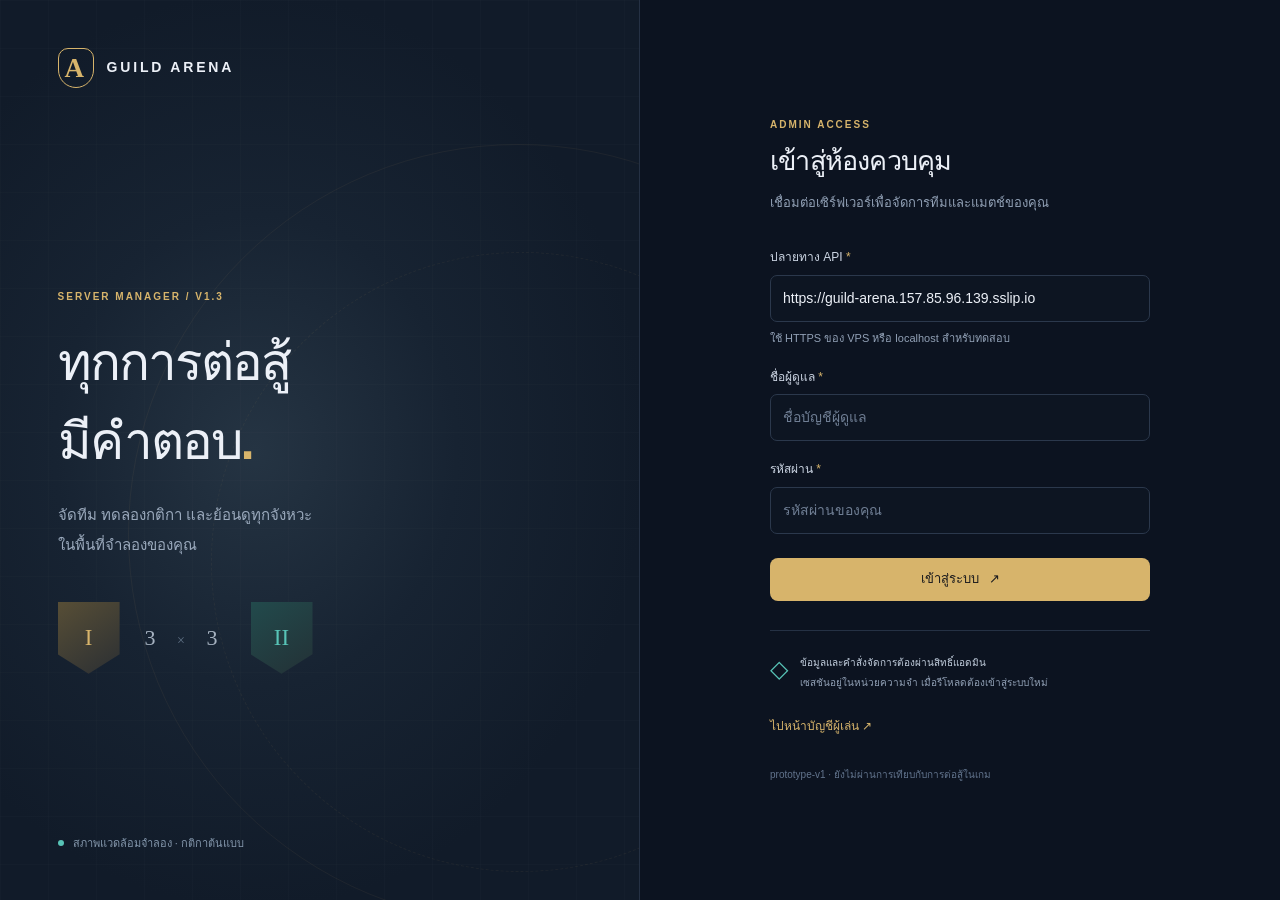
==== commit d8695bb0: "Add player account portal and admin account controls" ====
--- a/index.html
+++ b/index.html
@@ -18,7 +18,7 @@
     <div class="login-art" aria-hidden="true">
       <div class="orbit orbit-one"></div><div class="orbit orbit-two"></div>
       <div class="login-brand"><span class="brand-emblem">A</span><span>GUILD ARENA</span></div>
-      <div class="login-intro"><span class="eyebrow">SERVER MANAGER / V1.2</span><h1>ทุกการต่อสู้<br>มีคำตอบ<span class="gold">.</span></h1><p>จัดทีม ทดลองกติกา และย้อนดูทุกจังหวะ<br>ในพื้นที่จำลองของคุณ</p><div class="arena-mark"><div class="fighter fighter-a">I</div><span>3 <i>×</i> 3</span><div class="fighter fighter-b">II</div></div></div>
+      <div class="login-intro"><span class="eyebrow">SERVER MANAGER / V1.3</span><h1>ทุกการต่อสู้<br>มีคำตอบ<span class="gold">.</span></h1><p>จัดทีม ทดลองกติกา และย้อนดูทุกจังหวะ<br>ในพื้นที่จำลองของคุณ</p><div class="arena-mark"><div class="fighter fighter-a">I</div><span>3 <i>×</i> 3</span><div class="fighter fighter-b">II</div></div></div>
       <div class="login-footer"><span class="small-dot"></span> สภาพแวดล้อมจำลอง · กติกาต้นแบบ</div>
     </div>
     <div class="login-panel"><div class="login-card">
@@ -32,14 +32,14 @@
         <button id="login-button" class="button primary wide" type="submit">เข้าสู่ระบบ <span aria-hidden="true">↗</span></button>
       </form>
       <div class="login-note"><span class="lock-icon" aria-hidden="true">◇</span><p>ข้อมูลและคำสั่งจัดการต้องผ่านสิทธิ์แอดมิน<br><span class="muted">เซสชันอยู่ในหน่วยความจำ เมื่อรีโหลดต้องเข้าสู่ระบบใหม่</span></p></div>
-      <p class="prototype-note">prototype-v1 · ยังไม่ผ่านการเทียบกับการต่อสู้ในเกม</p>
+      <p class="player-entry"><a href="./player.html">ไปหน้าบัญชีผู้เล่น ↗</a></p><p class="prototype-note">prototype-v1 · ยังไม่ผ่านการเทียบกับการต่อสู้ในเกม</p>
     </div></div>
   </section>
 
   <div id="app-shell" class="app-shell" hidden>
     <aside class="sidebar" aria-label="เมนูหลัก">
       <a class="brand" href="#overview"><span class="brand-emblem">A</span><span>GUILD ARENA<small>SERVER MANAGER</small></span></a>
-      <div class="workspace-label"><span class="small-dot"></span> พื้นที่ทดลอง <span class="version">V1.2</span></div>
+      <div class="workspace-label"><span class="small-dot"></span> พื้นที่ทดลอง <span class="version">V1.3</span></div>
       <p class="nav-label">ห้องควบคุม</p>
       <nav id="navigation">
         <a href="#overview" data-route="overview" class="nav-link active"><span class="nav-icon" aria-hidden="true">▦</span>ภาพรวม<span class="nav-chevron">›</span></a>
@@ -52,6 +52,7 @@
         <a href="#runners" data-route="runners" class="nav-link"><span class="nav-icon" aria-hidden="true">⇥</span>เชื่อมตัวรัน</a>
         <a href="#jobs" data-route="jobs" class="nav-link"><span class="nav-icon" aria-hidden="true">⇄</span>คิวและข้อผิดพลาด</a>
         <a href="#backups" data-route="backups" class="nav-link"><span class="nav-icon" aria-hidden="true">▤</span>สำรองและกู้คืน</a>
+        <a href="#players" data-route="players" class="nav-link"><span class="nav-icon" aria-hidden="true">♙</span>บัญชีผู้เล่น</a>
         <a href="#security" data-route="security" class="nav-link"><span class="nav-icon" aria-hidden="true">◇</span>บัญชีและความปลอดภัย</a>
       </nav>
       <div class="sidebar-bottom"><div class="prototype-card"><span class="tiny-tag">SIMULATION ONLY</span><p>กติกาการต่อสู้ต้นแบบ</p><small>ใช้ข้อมูลจำลองทั้งหมด<br>ยังไม่เชื่อมกับข้อมูลเกมจริง</small></div><div class="admin-row"><span class="avatar" aria-hidden="true">A</span><div><strong id="admin-name">ผู้ดูแล</strong><small>ผู้ดูแลระบบ</small></div><button id="logout-button" type="button" class="icon-button" aria-label="ออกจากระบบ" title="ออกจากระบบ">↪</button></div></div>
@@ -100,12 +101,17 @@
         <section id="view-jobs" class="view" aria-label="คิวและข้อผิดพลาด" hidden><div class="info-box page-info">ลองใหม่ได้เฉพาะงานที่ล้มเหลว โดยใช้แมตช์และ snapshot เดิม ประวัติข้อผิดพลาดจะแสดงตามข้อมูลจาก API</div><article class="panel"><div class="panel-heading"><div><span class="eyebrow">JOB QUEUE</span><h2>งานประมวลผล</h2></div><span class="tiny-tag">AUTO REFRESH · 15S</span></div><div id="jobs-list"></div></article></section>
 
         <section id="view-backups" class="view" aria-label="สำรองและกู้คืน" hidden><div class="info-box page-info">Backup ใช้กู้ข้อมูลระบบ ส่วน battle snapshot ใช้ตรวจการต่อสู้ การกู้คืนทดสอบทำในฐานแยก สถานะตารางอัตโนมัติ การเก็บสำเนา และ Google Drive ด้านล่างอ่านจากเซิร์ฟเวอร์ การลบตามนโยบายจำกัดเฉพาะ Backup ที่ระบบนี้บันทึกไว้ ตาราง Backup ใน VPS ทำงานได้อิสระ การส่งสำเนา Google Drive ต้องเปิด Codex app และเชื่อม Drive อยู่</div><article class="panel"><div class="panel-heading"><div><span class="eyebrow">DATABASE BACKUPS</span><h2>ข้อมูลสำรอง</h2></div><button id="create-backup-button" class="button primary small" type="button">+ สร้าง Backup</button></div><div id="backups-list"></div></article><article class="panel spaced-panel"><div class="panel-heading"><div><span class="eyebrow">RESTORE VERIFICATION</span><h2>ประวัติทดสอบกู้คืน</h2></div></div><div id="restore-tests-list"></div></article><article class="panel spaced-panel"><div class="panel-heading"><div><span class="eyebrow">BACKUP POLICY</span><h2>ตารางและนโยบายสำรองข้อมูล</h2></div></div><div id="backup-policy"><p class="muted small-text">รอข้อมูลจาก API</p></div></article><article class="panel spaced-panel"><div class="panel-heading"><div><span class="eyebrow">OFFSITE COPIES</span><h2>สำเนานอก VPS</h2></div></div><div id="backup-copies" class="bounded-table"></div></article></section>
+        <section id="view-players" class="view" aria-label="บัญชีผู้เล่น" hidden>
+          <div class="info-box page-info">ระบบบัญชีพร้อมให้ทีมเกมเชื่อมต่อ ผู้เล่นสมัครและเข้าสู่ระบบได้ที่หน้าบัญชีแยก ส่วนการต่อสู้และตัวรันเกมยังรอรับมอบ <a href="./player.html" target="_blank" rel="noopener" class="text-link">เปิดหน้าบัญชีผู้เล่น ↗</a></div>
+          <article class="panel"><div class="panel-heading"><div><span class="eyebrow">REGISTRATION CONTROL</span><h2>การสมัครบัญชีใหม่</h2></div><button id="registration-toggle-button" class="button secondary small" type="button" disabled>รอข้อมูล</button></div><div id="player-settings-summary" class="snapshot-meta"><p class="muted">รอข้อมูลจาก API</p></div><p class="field-help">การเปลี่ยนสถานะต้องยืนยันและใช้ revision ล่าสุด Backend ตรวจสิทธิ์และบันทึก Audit ทุกคำสั่ง</p></article>
+          <article class="panel spaced-panel"><div class="panel-heading"><div><span class="eyebrow">PLAYER DIRECTORY</span><h2>รายชื่อผู้เล่น</h2></div><button id="players-latest-button" class="button secondary small" type="button">กลับรายการล่าสุด</button></div><form id="players-search-form" class="player-search-form"><div><label for="player-search">ค้นหาบัญชีหรือชื่อที่แสดง</label><input id="player-search" type="search" maxlength="100" placeholder="ชื่อผู้ใช้หรือชื่อที่แสดง" autocomplete="off"></div><button id="players-search-button" class="button secondary" type="submit">ค้นหา</button></form><p id="players-error" class="inline-error" role="alert" hidden></p><p id="players-page-label" class="field-help">โหลดครั้งละไม่เกิน 50 บัญชี</p><div id="players-list" class="bounded-table"></div><div class="audit-pagination"><button id="players-next-button" class="button secondary" type="button" disabled>ดูรายการก่อนหน้า</button></div></article>
+        </section>
         <section id="view-security" class="view" aria-label="บัญชีและความปลอดภัย" hidden>
           <div class="security-grid"><article class="panel"><div class="panel-heading"><div><span class="eyebrow">ADMIN ACCOUNT</span><h2>เปลี่ยนรหัสผ่าน</h2></div></div><p class="field-help">เมื่อเปลี่ยนสำเร็จ เซสชันทั้งหมดจะถูกยกเลิก และต้องเข้าสู่ระบบด้วยรหัสผ่านใหม่</p><form id="password-form"><label for="current-password">รหัสผ่านปัจจุบัน</label><input id="current-password" type="password" autocomplete="current-password" required><label for="new-password">รหัสผ่านใหม่</label><input id="new-password" type="password" autocomplete="new-password" minlength="12" maxlength="1024" required><label for="confirm-new-password">ยืนยันรหัสผ่านใหม่</label><input id="confirm-new-password" type="password" autocomplete="new-password" minlength="12" maxlength="1024" required><p class="field-help">ใช้ 12–1024 ตัวอักษร และต่างจากรหัสเดิม เซิร์ฟเวอร์ตรวจความปลอดภัยซ้ำ</p><p id="password-error" class="inline-error" role="alert" hidden></p><button id="change-password-button" class="button primary" type="submit">เปลี่ยนรหัสผ่าน</button></form></article>
           <article class="panel"><div class="panel-heading"><div><span class="eyebrow">SESSION CONTROL</span><h2>ออกจากระบบทุกอุปกรณ์</h2></div></div><p class="field-help">ยกเลิกเซสชันทั้งหมด รวมถึงหน้าที่คุณกำลังใช้งาน อุปกรณ์อื่นต้องเข้าสู่ระบบใหม่</p><form id="revoke-sessions-form"><label for="revoke-password">ยืนยันด้วยรหัสผ่านปัจจุบัน</label><input id="revoke-password" type="password" autocomplete="current-password" required><p id="revoke-error" class="inline-error" role="alert" hidden></p><button id="revoke-sessions-button" class="button secondary" type="submit">ยกเลิกทุกเซสชัน</button></form><div class="info-box security-note">หน้าเว็บเก็บโทเคนเฉพาะในหน่วยความจำ การปิดหน้านี้ไม่ยกเลิกเซสชันบนอุปกรณ์อื่น ใช้คำสั่งด้านบนเมื่อต้องการยกเลิกทั้งหมด</div></article></div>
           <article class="panel spaced-panel"><div class="panel-heading"><div><span class="eyebrow">AUDIT TRAIL</span><h2>บันทึกการใช้งานแอดมิน</h2></div><button id="audit-latest-button" class="button secondary small" type="button">กลับหน้าล่าสุด</button></div><label for="audit-filter">ค้นหาในหน้าที่แสดง</label><input id="audit-filter" type="search" placeholder="ผู้กระทำ คำสั่ง หรือเป้าหมาย"><p id="audit-page-label" class="field-help">โหลดครั้งละไม่เกิน 50 รายการ</p><div id="audit-list" class="bounded-table"></div><div class="audit-pagination"><button id="audit-next-button" class="button secondary" type="button" disabled>ดูรายการก่อนหน้า</button></div></article>
         </section>
-      </main><footer class="app-footer"><span>GUILD ARENA <span class="footer-divider">/</span> SERVER MANAGER V1.2</span><span>ข้อมูลจำลอง · การต่อสู้ 3 ต่อ 3</span></footer>
+      </main><footer class="app-footer"><span>GUILD ARENA <span class="footer-divider">/</span> SERVER MANAGER V1.3</span><span>ข้อมูลจำลอง · การต่อสู้ 3 ต่อ 3</span></footer>
     </div>
   </div>
   <dialog id="restore-dialog" class="confirm-dialog"><form id="restore-form"><span class="eyebrow">RESTORE TEST</span><h2>ทดสอบกู้คืนข้อมูลสำรอง</h2><p>ระบบจะกู้ข้อมูลลงฐานทดสอบแยก แล้วตรวจความครบถ้วน โดยไม่แทนที่ฐานข้อมูลใช้งาน</p><p id="restore-target" class="mono break-word"></p><label for="restore-confirmation">พิมพ์ RESTORE TEST เพื่อยืนยัน</label><input id="restore-confirmation" autocomplete="off" required pattern="RESTORE TEST" placeholder="RESTORE TEST"><div class="button-row dialog-actions"><button id="cancel-restore-button" class="button secondary" type="button">ยกเลิก</button><button id="confirm-restore-button" class="button primary" type="submit">เริ่มทดสอบกู้คืน</button></div></form></dialog>
--- a/styles.css
+++ b/styles.css
@@ -32,3 +32,9 @@
 @media(max-width:1150px){.runner-overview-grid{grid-template-columns:1fr}.runner-handoff h2{font-size:21px}}
 @media(max-width:680px){.runner-handoff{padding:19px 17px;border-radius:11px;margin-bottom:17px}.runner-handoff h2{font-size:20px}.runner-handoff p{font-size:11px}.runner-handoff .tiny-tag{font-size:8px;white-space:normal}.runner-overview-grid{gap:17px}.runner-card{padding:15px}.runner-card-header h3{font-size:13px}.runner-card>.tiny-tag{white-space:normal}.runner-readiness-grid{grid-template-columns:1fr}.runner-code-editor{min-height:330px}.runner-checklist li{font-size:10px}#view-runners>.panel>.panel-heading{flex-wrap:wrap}}
 .check-result.unavailable{background:#342e20;border-color:#675533;color:#e5ca89}
+
+/* รุ่น 1.3: จัดการบัญชีผู้เล่น */
+.player-search-form{display:grid;grid-template-columns:minmax(0,1fr) auto;gap:14px;align-items:end;margin-bottom:20px}.player-row-actions{min-width:190px}.player-entry{margin-top:24px;color:var(--gold);font-size:12px}.player-entry a:hover{text-decoration:underline}#players-list td{overflow-wrap:anywhere}#players-list td:first-child{min-width:200px}#view-players .panel-heading{flex-wrap:wrap}
+@media(max-width:680px){.player-search-form{grid-template-columns:1fr}.player-search-form>.button{justify-self:end}#view-players .snapshot-meta{grid-template-columns:repeat(2,minmax(0,1fr))}}
+
+@media(max-width:680px){.sidebar nav .nav-link{white-space:nowrap}}
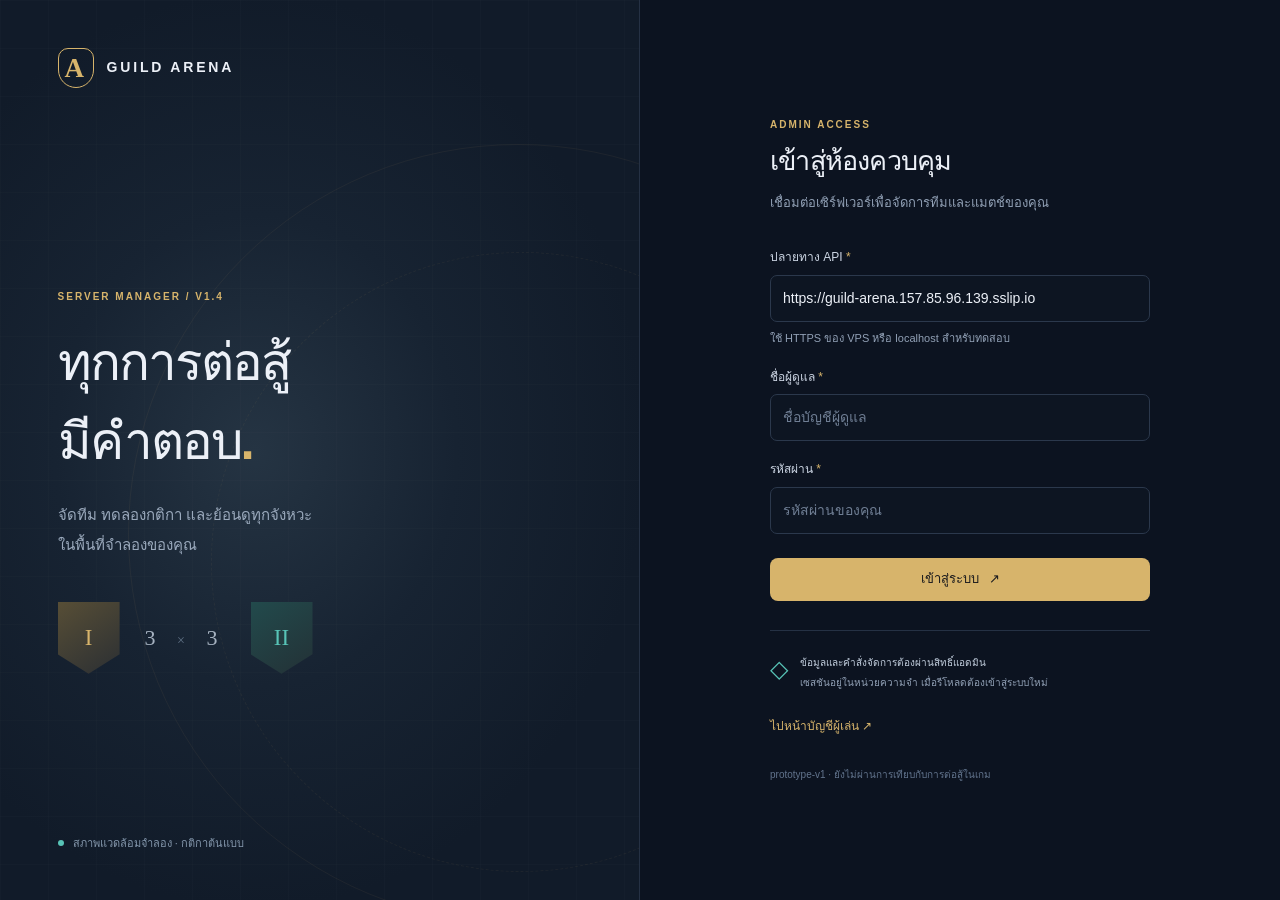
==== commit 920c9886: "Add player teams, direct challenges and random matchmaking" ====
--- a/index.html
+++ b/index.html
@@ -18,7 +18,7 @@
     <div class="login-art" aria-hidden="true">
       <div class="orbit orbit-one"></div><div class="orbit orbit-two"></div>
       <div class="login-brand"><span class="brand-emblem">A</span><span>GUILD ARENA</span></div>
-      <div class="login-intro"><span class="eyebrow">SERVER MANAGER / V1.3</span><h1>ทุกการต่อสู้<br>มีคำตอบ<span class="gold">.</span></h1><p>จัดทีม ทดลองกติกา และย้อนดูทุกจังหวะ<br>ในพื้นที่จำลองของคุณ</p><div class="arena-mark"><div class="fighter fighter-a">I</div><span>3 <i>×</i> 3</span><div class="fighter fighter-b">II</div></div></div>
+      <div class="login-intro"><span class="eyebrow">SERVER MANAGER / V1.4</span><h1>ทุกการต่อสู้<br>มีคำตอบ<span class="gold">.</span></h1><p>จัดทีม ทดลองกติกา และย้อนดูทุกจังหวะ<br>ในพื้นที่จำลองของคุณ</p><div class="arena-mark"><div class="fighter fighter-a">I</div><span>3 <i>×</i> 3</span><div class="fighter fighter-b">II</div></div></div>
       <div class="login-footer"><span class="small-dot"></span> สภาพแวดล้อมจำลอง · กติกาต้นแบบ</div>
     </div>
     <div class="login-panel"><div class="login-card">
@@ -39,7 +39,7 @@
   <div id="app-shell" class="app-shell" hidden>
     <aside class="sidebar" aria-label="เมนูหลัก">
       <a class="brand" href="#overview"><span class="brand-emblem">A</span><span>GUILD ARENA<small>SERVER MANAGER</small></span></a>
-      <div class="workspace-label"><span class="small-dot"></span> พื้นที่ทดลอง <span class="version">V1.3</span></div>
+      <div class="workspace-label"><span class="small-dot"></span> พื้นที่ทดลอง <span class="version">V1.4</span></div>
       <p class="nav-label">ห้องควบคุม</p>
       <nav id="navigation">
         <a href="#overview" data-route="overview" class="nav-link active"><span class="nav-icon" aria-hidden="true">▦</span>ภาพรวม<span class="nav-chevron">›</span></a>
@@ -104,6 +104,7 @@
         <section id="view-players" class="view" aria-label="บัญชีผู้เล่น" hidden>
           <div class="info-box page-info">ระบบบัญชีพร้อมให้ทีมเกมเชื่อมต่อ ผู้เล่นสมัครและเข้าสู่ระบบได้ที่หน้าบัญชีแยก ส่วนการต่อสู้และตัวรันเกมยังรอรับมอบ <a href="./player.html" target="_blank" rel="noopener" class="text-link">เปิดหน้าบัญชีผู้เล่น ↗</a></div>
           <article class="panel"><div class="panel-heading"><div><span class="eyebrow">REGISTRATION CONTROL</span><h2>การสมัครบัญชีใหม่</h2></div><button id="registration-toggle-button" class="button secondary small" type="button" disabled>รอข้อมูล</button></div><div id="player-settings-summary" class="snapshot-meta"><p class="muted">รอข้อมูลจาก API</p></div><p class="field-help">การเปลี่ยนสถานะต้องยืนยันและใช้ revision ล่าสุด Backend ตรวจสิทธิ์และบันทึก Audit ทุกคำสั่ง</p></article>
+          <article class="panel spaced-panel"><div class="panel-heading"><div><span class="eyebrow">PLAYER FIXTURE MODES</span><h2>โหมดทดสอบของผู้เล่น</h2></div></div><div id="player-arena-settings-summary" class="snapshot-meta"></div><div class="fixture-mode-controls"><label><input id="player-fixture-challenges" type="checkbox" disabled> เปิดคำท้าแบบยอมรับก่อน</label><label><input id="player-fixture-matchmaking" type="checkbox" disabled> เปิดสุ่มจับคู่</label><button id="player-fixture-toggle-button" class="button secondary small" type="button" disabled>บันทึกโหมดทดสอบ</button></div><p class="info-box">TEST ONLY · ทั้งสองโหมดเริ่มต้นปิด คำท้าต้องให้อีกฝ่ายยอมรับ ส่วนคิวสุ่มถือว่าผู้เล่นยินยอมเมื่อเข้าคิว การบันทึกการตั้งค่านี้ทำให้คิวสุ่มที่รออยู่สิ้นสุดและต้องเข้าคิวใหม่ ระบบยังไม่มีการต่อสู้เกมจริงและรอรับมอบตัวรันเกม การตั้งค่านี้ไม่เปลี่ยนทะเบียนตัวทดสอบแอดมิน และต้องมี manager-fixture เปิดพร้อมรับงานด้วย</p></article>
           <article class="panel spaced-panel"><div class="panel-heading"><div><span class="eyebrow">PLAYER DIRECTORY</span><h2>รายชื่อผู้เล่น</h2></div><button id="players-latest-button" class="button secondary small" type="button">กลับรายการล่าสุด</button></div><form id="players-search-form" class="player-search-form"><div><label for="player-search">ค้นหาบัญชีหรือชื่อที่แสดง</label><input id="player-search" type="search" maxlength="100" placeholder="ชื่อผู้ใช้หรือชื่อที่แสดง" autocomplete="off"></div><button id="players-search-button" class="button secondary" type="submit">ค้นหา</button></form><p id="players-error" class="inline-error" role="alert" hidden></p><p id="players-page-label" class="field-help">โหลดครั้งละไม่เกิน 50 บัญชี</p><div id="players-list" class="bounded-table"></div><div class="audit-pagination"><button id="players-next-button" class="button secondary" type="button" disabled>ดูรายการก่อนหน้า</button></div></article>
         </section>
         <section id="view-security" class="view" aria-label="บัญชีและความปลอดภัย" hidden>
@@ -111,7 +112,7 @@
           <article class="panel"><div class="panel-heading"><div><span class="eyebrow">SESSION CONTROL</span><h2>ออกจากระบบทุกอุปกรณ์</h2></div></div><p class="field-help">ยกเลิกเซสชันทั้งหมด รวมถึงหน้าที่คุณกำลังใช้งาน อุปกรณ์อื่นต้องเข้าสู่ระบบใหม่</p><form id="revoke-sessions-form"><label for="revoke-password">ยืนยันด้วยรหัสผ่านปัจจุบัน</label><input id="revoke-password" type="password" autocomplete="current-password" required><p id="revoke-error" class="inline-error" role="alert" hidden></p><button id="revoke-sessions-button" class="button secondary" type="submit">ยกเลิกทุกเซสชัน</button></form><div class="info-box security-note">หน้าเว็บเก็บโทเคนเฉพาะในหน่วยความจำ การปิดหน้านี้ไม่ยกเลิกเซสชันบนอุปกรณ์อื่น ใช้คำสั่งด้านบนเมื่อต้องการยกเลิกทั้งหมด</div></article></div>
           <article class="panel spaced-panel"><div class="panel-heading"><div><span class="eyebrow">AUDIT TRAIL</span><h2>บันทึกการใช้งานแอดมิน</h2></div><button id="audit-latest-button" class="button secondary small" type="button">กลับหน้าล่าสุด</button></div><label for="audit-filter">ค้นหาในหน้าที่แสดง</label><input id="audit-filter" type="search" placeholder="ผู้กระทำ คำสั่ง หรือเป้าหมาย"><p id="audit-page-label" class="field-help">โหลดครั้งละไม่เกิน 50 รายการ</p><div id="audit-list" class="bounded-table"></div><div class="audit-pagination"><button id="audit-next-button" class="button secondary" type="button" disabled>ดูรายการก่อนหน้า</button></div></article>
         </section>
-      </main><footer class="app-footer"><span>GUILD ARENA <span class="footer-divider">/</span> SERVER MANAGER V1.3</span><span>ข้อมูลจำลอง · การต่อสู้ 3 ต่อ 3</span></footer>
+      </main><footer class="app-footer"><span>GUILD ARENA <span class="footer-divider">/</span> SERVER MANAGER V1.4</span><span>ข้อมูลจำลอง · การต่อสู้ 3 ต่อ 3</span></footer>
     </div>
   </div>
   <dialog id="restore-dialog" class="confirm-dialog"><form id="restore-form"><span class="eyebrow">RESTORE TEST</span><h2>ทดสอบกู้คืนข้อมูลสำรอง</h2><p>ระบบจะกู้ข้อมูลลงฐานทดสอบแยก แล้วตรวจความครบถ้วน โดยไม่แทนที่ฐานข้อมูลใช้งาน</p><p id="restore-target" class="mono break-word"></p><label for="restore-confirmation">พิมพ์ RESTORE TEST เพื่อยืนยัน</label><input id="restore-confirmation" autocomplete="off" required pattern="RESTORE TEST" placeholder="RESTORE TEST"><div class="button-row dialog-actions"><button id="cancel-restore-button" class="button secondary" type="button">ยกเลิก</button><button id="confirm-restore-button" class="button primary" type="submit">เริ่มทดสอบกู้คืน</button></div></form></dialog>
--- a/styles.css
+++ b/styles.css
@@ -38,3 +38,6 @@
 @media(max-width:680px){.player-search-form{grid-template-columns:1fr}.player-search-form>.button{justify-self:end}#view-players .snapshot-meta{grid-template-columns:repeat(2,minmax(0,1fr))}}
 
 @media(max-width:680px){.sidebar nav .nav-link{white-space:nowrap}}
+
+/* โหมดผู้เล่นแยกคำท้าและสุ่มจับคู่ ใช้ revision ร่วมกัน */
+.fixture-mode-controls{display:flex;flex-wrap:wrap;gap:20px;align-items:center;margin:22px 0}.fixture-mode-controls label{display:flex;align-items:center;gap:9px;margin:0;font-size:12px}.fixture-mode-controls input{width:18px;height:18px;accent-color:var(--gold)}
